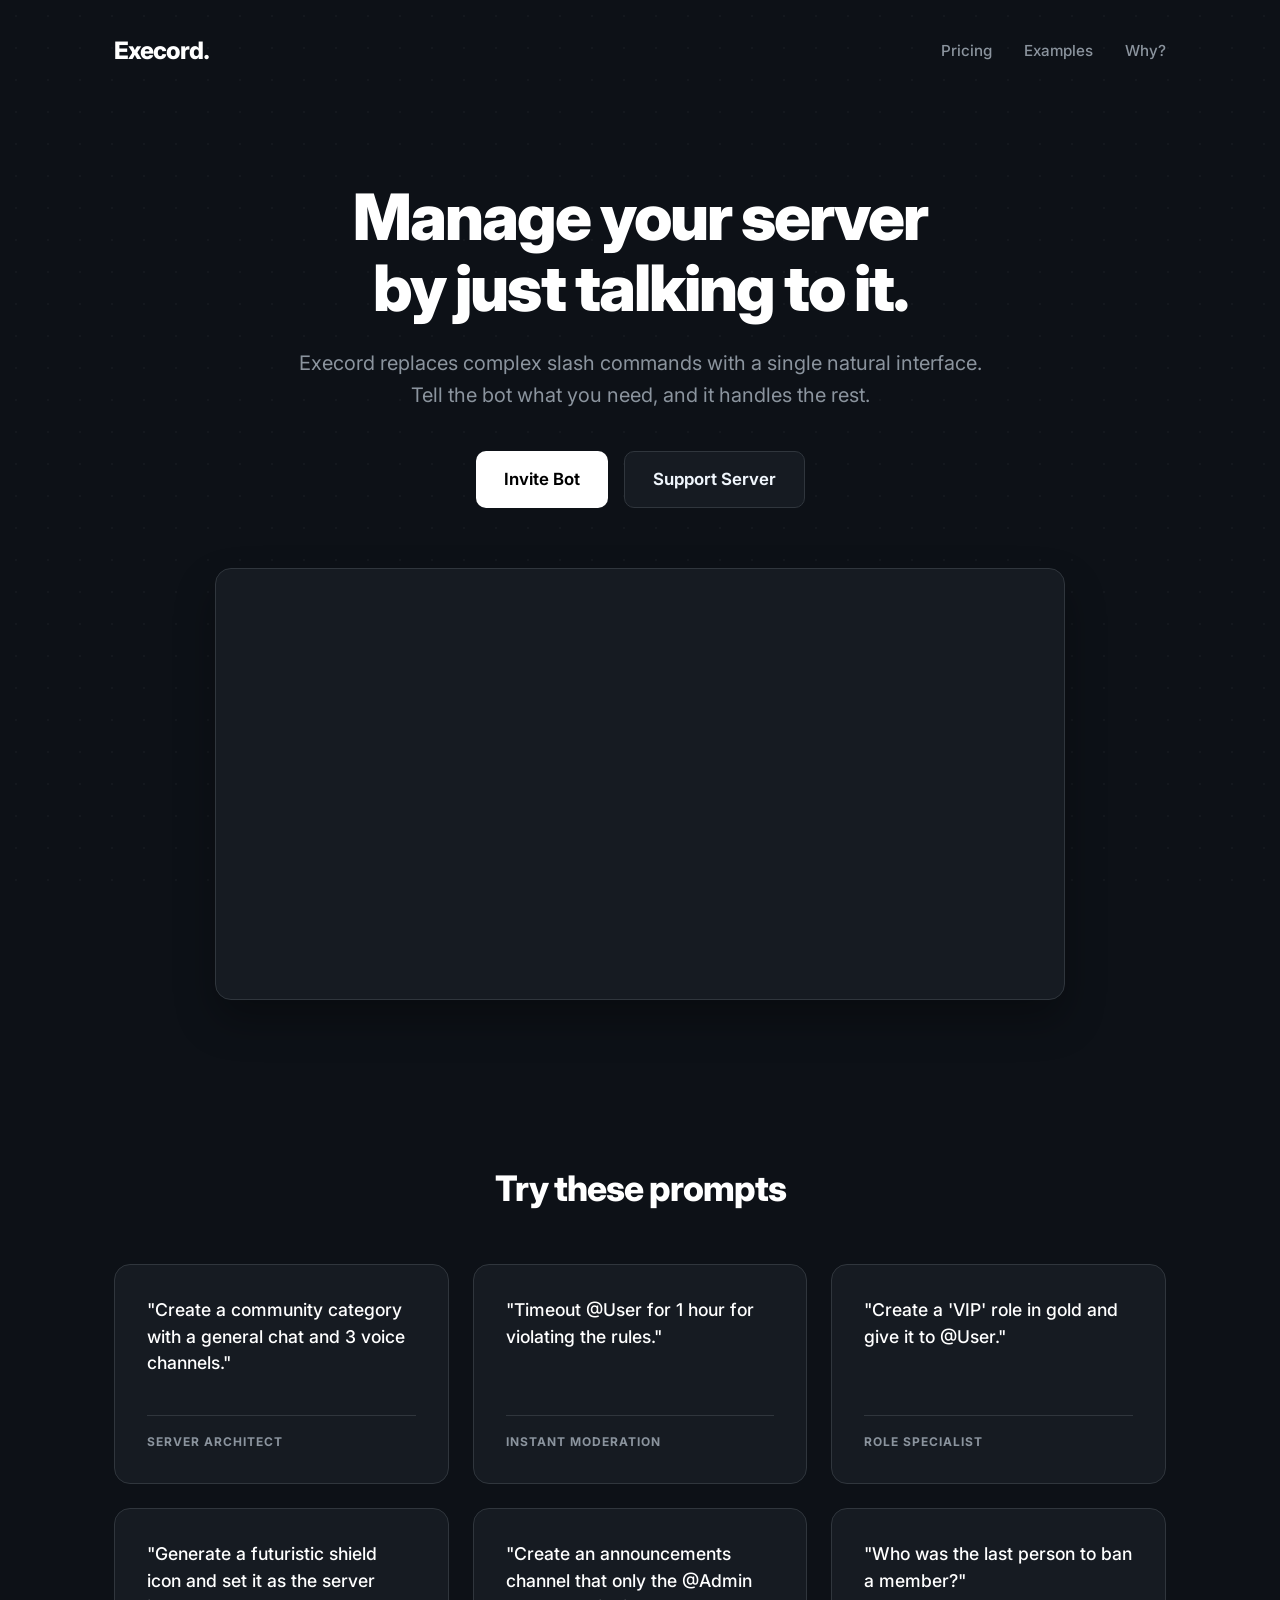
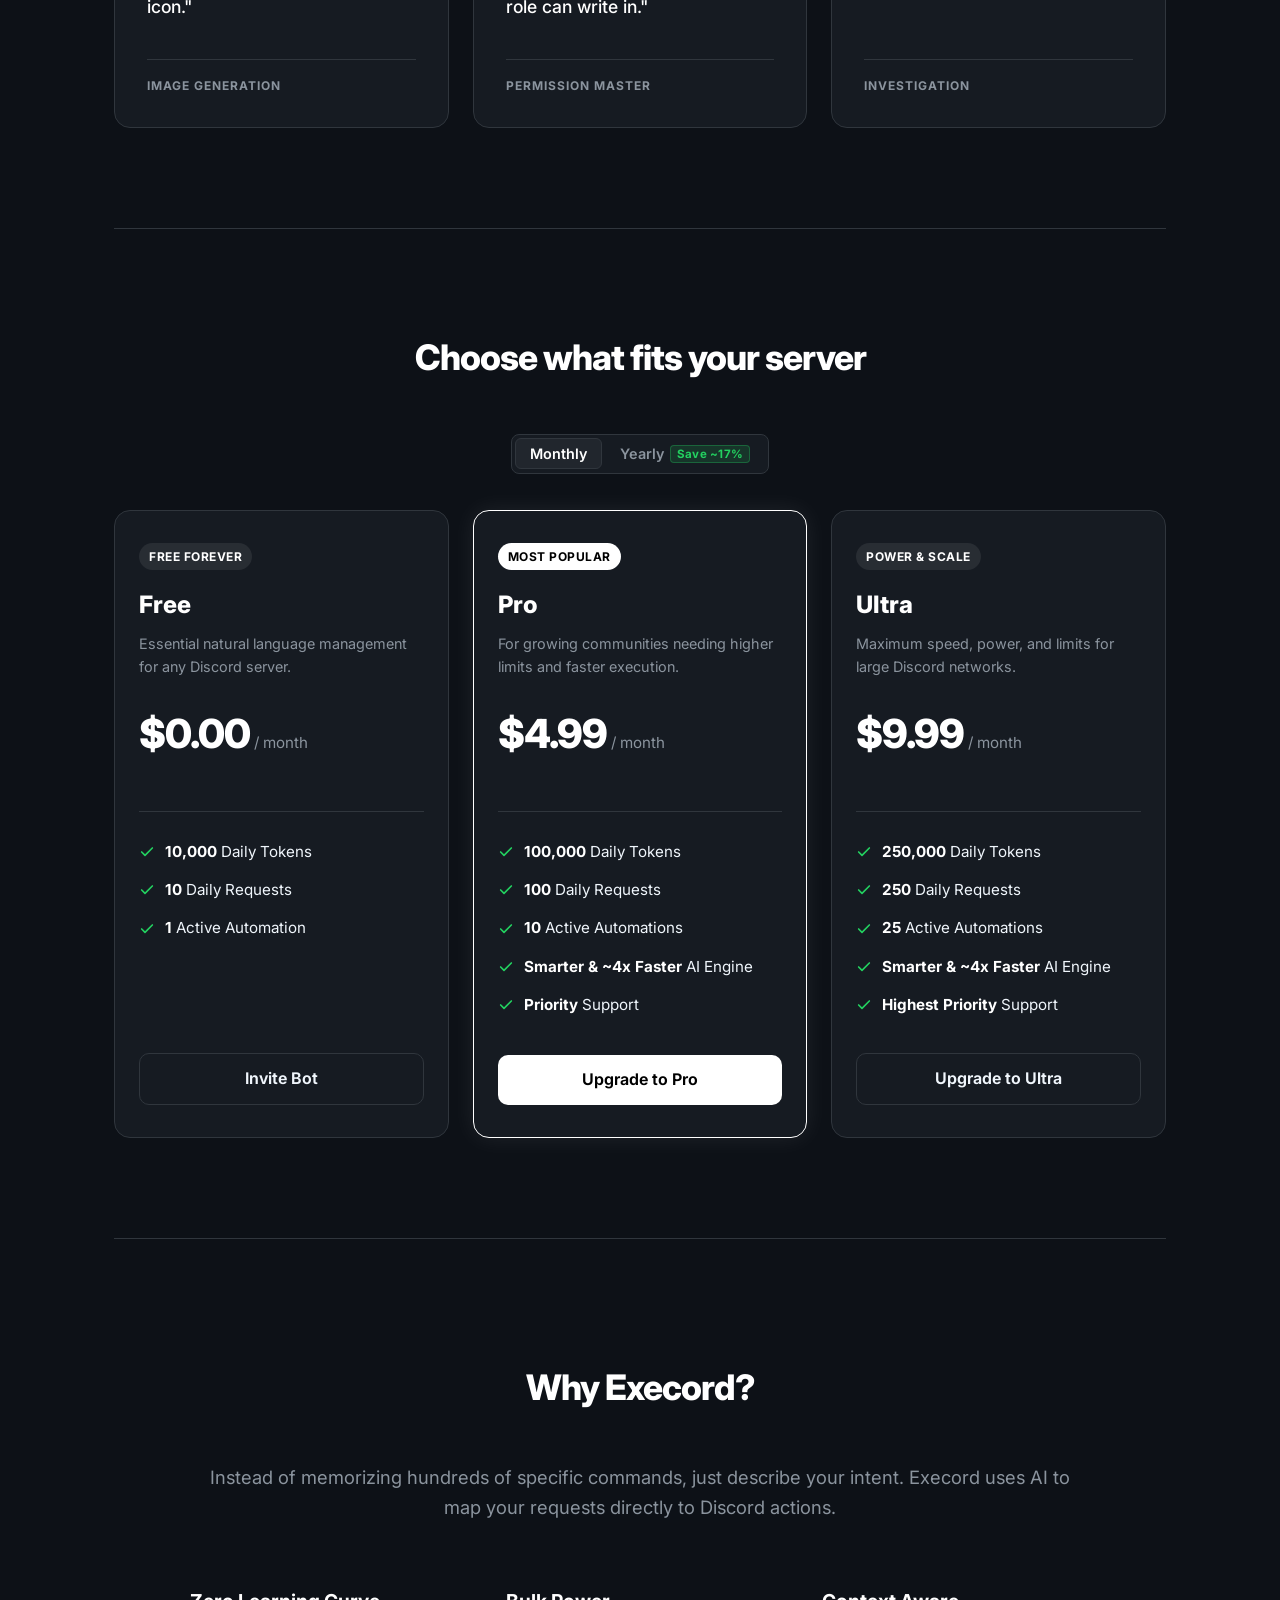
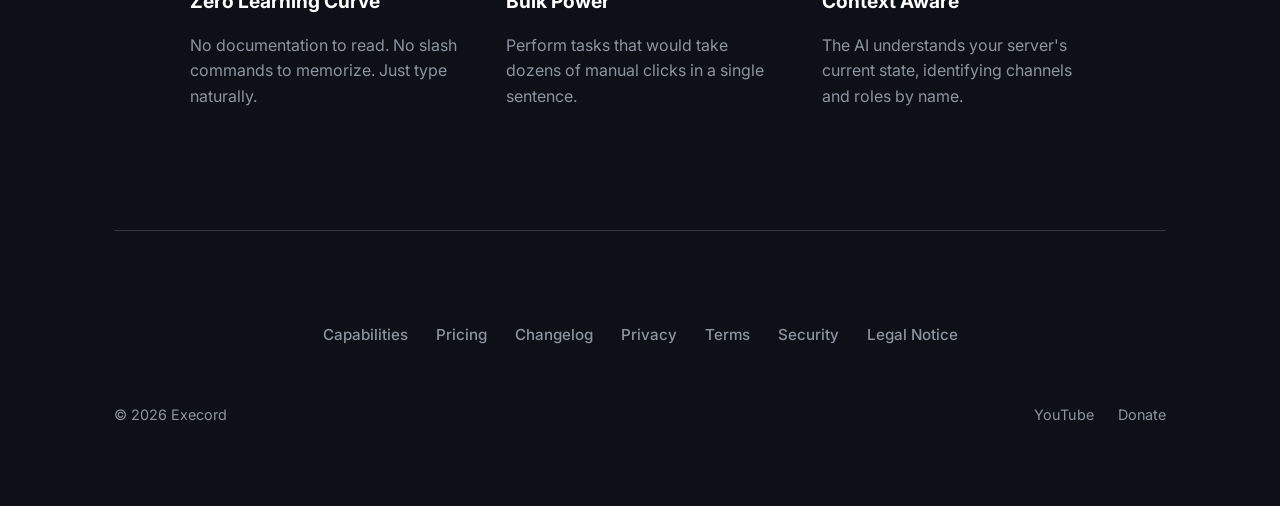
==== index.html @ a312f6e4 "feat(whop): add annual subscription plans, webhook retention logic, and website pricing toggle" ====
<!DOCTYPE html>
<html lang="en">

<head>
    <meta charset="UTF-8">
    <meta name="viewport" content="width=device-width, initial-scale=1.0">
    <title>Execord | Manage your Discord server with natural language</title>
    <meta name="description"
        content="Execord uses natural language to manage your Discord server. Create channels, manage roles, and moderate members by just asking.">
    <meta name="keywords" content="Discord automation, natural language Discord, server management, AI bot, Discord AI agent, automatic server setup">
    <link rel="canonical" href="https://ittology.github.io/Execord/">
    <link rel="describedby" href="llms.txt" type="text/markdown">

    <!-- Open Graph / Facebook / Discord Link Previews -->
    <meta property="og:type" content="website">
    <meta property="og:url" content="https://ittology.github.io/Execord/">
    <meta property="og:title" content="Execord | Manage your Discord server with natural language">
    <meta property="og:description" content="Replace complex slash commands with natural language. Create channels, manage roles, set permissions, and moderate members by just talking to your bot.">
    <meta property="og:image" content="https://cdn.discordapp.com/app-icons/1369325346465517609/af21a42389c4bff77c9f746a78cf100a.png">
    <meta property="og:site_name" content="Execord">

    <!-- Twitter Card metadata -->
    <meta name="twitter:card" content="summary_large_image">
    <meta name="twitter:title" content="Execord | AI Discord Server Automation">
    <meta name="twitter:description" content="Manage your Discord server using natural language prompts. Fast, intelligent, and effortless.">
    <meta name="twitter:image" content="https://cdn.discordapp.com/app-icons/1369325346465517609/af21a42389c4bff77c9f746a78cf100a.png">

    <!-- Structured Data (Schema.org) for Search Engines & LLM Crawlers -->
    <script type="application/ld+json">
    {
      "@context": "https://schema.org",
      "@graph": [
        {
          "@type": "SoftwareApplication",
          "name": "Execord",
          "operatingSystem": "Discord",
          "applicationCategory": "UtilitiesApplication",
          "url": "https://ittology.github.io/Execord/",
          "image": "https://cdn.discordapp.com/app-icons/1369325346465517609/af21a42389c4bff77c9f746a78cf100a.png",
          "description": "An AI-powered Discord agent that allows server admins to manage channels, roles, permissions, and moderation using natural language.",
          "offers": {
            "@type": "Offer",
            "price": "0",
            "priceCurrency": "USD"
          }
        },
        {
          "@type": "FAQPage",
          "mainEntity": [
            {
              "@type": "Question",
              "name": "What is Execord?",
              "acceptedAnswer": {
                "@type": "Answer",
                "text": "Execord is an AI agent for Discord that lets you manage your server using plain natural language instead of memorizing slash commands."
              }
            },
            {
              "@type": "Question",
              "name": "How do I execute commands with Execord?",
              "acceptedAnswer": {
                "@type": "Answer",
                "text": "Use the /execute command followed by your natural language request, for example: /execute create a community category with a general chat and 3 voice channels."
              }
            },
            {
              "@type": "Question",
              "name": "What permissions does Execord need?",
              "acceptedAnswer": {
                "@type": "Answer",
                "text": "Execord requires Administrator permissions on your Discord server to manage channels, roles, permissions, and moderation actions autonomously."
              }
            }
          ]
        }
      ]
    }
    </script>

    <link rel="icon" type="image/png"
        href="https://cdn.discordapp.com/app-icons/1369325346465517609/af21a42389c4bff77c9f746a78cf100a.png">
    <link rel="preconnect" href="https://fonts.googleapis.com">
    <link rel="preconnect" href="https://fonts.gstatic.com" crossorigin>
    <link href="https://fonts.googleapis.com/css2?family=Inter:wght@400;500;600;700;800&display=swap" rel="stylesheet">
    <link rel="stylesheet" href="assets/style.css">
</head>

<body>
    <div class="loader-bar"></div>
    <div class="dot-grid"></div>

    <div class="container">
        <header>
            <nav aria-label="Main Navigation">
                <a href="#" class="brand" aria-label="Execord Home">Execord.</a>
                <div class="nav-links">
                    <a href="#pricing" class="nav-link">Pricing</a>
                    <a href="#examples" class="nav-link">Examples</a>
                    <a href="#why" class="nav-link">Why?</a>
                </div>
            </nav>
        </header>

        <main>
            <!-- Hero -->
            <section class="hero" aria-labelledby="hero-title">
                <h1 id="hero-title">Manage your server<br>by just talking to it.</h1>
                <p class="subtitle">Execord replaces complex slash commands with a single natural interface. Tell the
                    bot what you need, and it handles the rest.</p>

                <div class="action-buttons">
                    <a href="https://top.gg/bot/1369325346465517609/invite" target="_blank" rel="noopener"
                        class="btn btn-primary" aria-label="Invite Execord to your server">
                        Invite Bot
                    </a>
                    <a href="https://discord.gg/BBJTAsd8jy" target="_blank" rel="noopener" class="btn btn-secondary">
                        Support Server
                    </a>
                </div>

                <div class="video-showcase">
                    <video autoplay muted loop playsinline>
                        <source src="demo.mp4" type="video/mp4">
                    </video>
                </div>
            </section>

            <!-- Examples -->
            <section id="examples" class="examples-section" aria-labelledby="examples-title">
                <h2 id="examples-title" class="section-title">Try these prompts</h2>
                <div class="examples-grid">
                    <article class="example-card">
                        <p class="example-prompt">"Create a community category with a general chat and 3 voice
                            channels."</p>
                        <div class="example-tag">Server Architect</div>
                    </article>
                    <article class="example-card">
                        <p class="example-prompt">"Timeout @User for 1 hour for violating the rules."</p>
                        <div class="example-tag">Instant Moderation</div>
                    </article>
                    <article class="example-card">
                        <p class="example-prompt">"Create a 'VIP' role in gold and give it to @User."</p>
                        <div class="example-tag">Role Specialist</div>
                    </article>
                    <article class="example-card">
                        <p class="example-prompt">"Generate a futuristic shield icon and set it as the server icon."</p>
                        <div class="example-tag">Image Generation</div>
                    </article>
                    <article class="example-card">
                        <p class="example-prompt">"Create an announcements channel that only the @Admin role can write
                            in."</p>
                        <div class="example-tag">Permission Master</div>
                    </article>
                    <article class="example-card">
                        <p class="example-prompt">"Who was the last person to ban a member?"</p>
                        <div class="example-tag">Investigation</div>
                    </article>
                </div>
            </section>

            <!-- Pricing -->
            <section id="pricing" class="pricing-section" aria-labelledby="pricing-title">
                <h2 id="pricing-title" class="section-title">Choose what fits your server</h2>
                
                <!-- Billing Toggle -->
                <div class="pricing-toggle-container">
                    <div class="pricing-toggle-wrapper" role="radiogroup" aria-label="Billing frequency">
                        <button type="button" class="pricing-toggle-btn active" id="toggle-monthly" aria-checked="true" role="radio">
                            Monthly
                        </button>
                        <button type="button" class="pricing-toggle-btn" id="toggle-yearly" aria-checked="false" role="radio">
                            Yearly <span class="toggle-save-badge">Save ~17%</span>
                        </button>
                    </div>
                </div>

                <div class="pricing-grid">
                    <!-- Free Tier -->
                    <article class="pricing-card">
                        <div class="pricing-header">
                            <span class="pricing-badge">Free Forever</span>
                            <h3>Free</h3>
                            <p>Essential natural language management for any Discord server.</p>
                            <div class="pricing-price-wrapper">
                                <div class="pricing-price">
                                    <span class="amount">$0.00</span>
                                    <span class="period" data-monthly="/ month" data-yearly="/ year">/ month</span>
                                </div>
                                <div class="pricing-subtext">&nbsp;</div>
                            </div>
                        </div>
                        <ul class="pricing-features">
                            <li><svg viewBox="0 0 24 24" fill="none" stroke="currentColor" stroke-width="2.5" stroke-linecap="round" stroke-linejoin="round"><polyline points="20 6 9 17 4 12"></polyline></svg> <span><strong>10,000</strong> Daily Tokens</span></li>
                            <li><svg viewBox="0 0 24 24" fill="none" stroke="currentColor" stroke-width="2.5" stroke-linecap="round" stroke-linejoin="round"><polyline points="20 6 9 17 4 12"></polyline></svg> <span><strong>10</strong> Daily Requests</span></li>
                            <li><svg viewBox="0 0 24 24" fill="none" stroke="currentColor" stroke-width="2.5" stroke-linecap="round" stroke-linejoin="round"><polyline points="20 6 9 17 4 12"></polyline></svg> <span><strong>1</strong> Active Automation</span></li>
                        </ul>
                        <a href="https://top.gg/bot/1369325346465517609/invite" target="_blank" rel="noopener" class="btn btn-secondary">Invite Bot</a>
                    </article>

                    <!-- Pro Tier (Featured) -->
                    <article class="pricing-card featured">
                        <div class="pricing-header">
                            <span class="pricing-badge">Most Popular</span>
                            <h3>Pro</h3>
                            <p>For growing communities needing higher limits and faster execution.</p>
                            <div class="pricing-price-wrapper">
                                <div class="pricing-price">
                                    <span class="amount" data-monthly="$4.99" data-yearly="$4.16">$4.99</span>
                                    <span class="period">/ month</span>
                                </div>
                                <div class="pricing-subtext" data-monthly="" data-yearly="billed $49.95 / year">&nbsp;</div>
                            </div>
                        </div>
                        <ul class="pricing-features">
                            <li><svg viewBox="0 0 24 24" fill="none" stroke="currentColor" stroke-width="2.5" stroke-linecap="round" stroke-linejoin="round"><polyline points="20 6 9 17 4 12"></polyline></svg> <span><strong>100,000</strong> Daily Tokens</span></li>
                            <li><svg viewBox="0 0 24 24" fill="none" stroke="currentColor" stroke-width="2.5" stroke-linecap="round" stroke-linejoin="round"><polyline points="20 6 9 17 4 12"></polyline></svg> <span><strong>100</strong> Daily Requests</span></li>
                            <li><svg viewBox="0 0 24 24" fill="none" stroke="currentColor" stroke-width="2.5" stroke-linecap="round" stroke-linejoin="round"><polyline points="20 6 9 17 4 12"></polyline></svg> <span><strong>10</strong> Active Automations</span></li>
                            <li><svg viewBox="0 0 24 24" fill="none" stroke="currentColor" stroke-width="2.5" stroke-linecap="round" stroke-linejoin="round"><polyline points="20 6 9 17 4 12"></polyline></svg> <span><strong>Smarter &amp; ~4x Faster</strong> AI Engine</span></li>
                            <li><svg viewBox="0 0 24 24" fill="none" stroke="currentColor" stroke-width="2.5" stroke-linecap="round" stroke-linejoin="round"><polyline points="20 6 9 17 4 12"></polyline></svg> <span><strong>Priority</strong> Support</span></li>
                        </ul>
                        <a id="btn-pro-checkout" href="https://whop.com/checkout/plan_0x0g2aD8ZYln7" target="_blank" rel="noopener" class="btn btn-primary" data-monthly-href="https://whop.com/checkout/plan_0x0g2aD8ZYln7" data-yearly-href="https://whop.com/checkout/plan_CXetM8QmaZhmC">Upgrade to Pro</a>
                    </article>

                    <!-- Ultra Tier -->
                    <article class="pricing-card">
                        <div class="pricing-header">
                            <span class="pricing-badge">Power &amp; Scale</span>
                            <h3>Ultra</h3>
                            <p>Maximum speed, power, and limits for large Discord networks.</p>
                            <div class="pricing-price-wrapper">
                                <div class="pricing-price">
                                    <span class="amount" data-monthly="$9.99" data-yearly="$8.33">$9.99</span>
                                    <span class="period">/ month</span>
                                </div>
                                <div class="pricing-subtext" data-monthly="" data-yearly="billed $99.95 / year">&nbsp;</div>
                            </div>
                        </div>
                        <ul class="pricing-features">
                            <li><svg viewBox="0 0 24 24" fill="none" stroke="currentColor" stroke-width="2.5" stroke-linecap="round" stroke-linejoin="round"><polyline points="20 6 9 17 4 12"></polyline></svg> <span><strong>250,000</strong> Daily Tokens</span></li>
                            <li><svg viewBox="0 0 24 24" fill="none" stroke="currentColor" stroke-width="2.5" stroke-linecap="round" stroke-linejoin="round"><polyline points="20 6 9 17 4 12"></polyline></svg> <span><strong>250</strong> Daily Requests</span></li>
                            <li><svg viewBox="0 0 24 24" fill="none" stroke="currentColor" stroke-width="2.5" stroke-linecap="round" stroke-linejoin="round"><polyline points="20 6 9 17 4 12"></polyline></svg> <span><strong>25</strong> Active Automations</span></li>
                            <li><svg viewBox="0 0 24 24" fill="none" stroke="currentColor" stroke-width="2.5" stroke-linecap="round" stroke-linejoin="round"><polyline points="20 6 9 17 4 12"></polyline></svg> <span><strong>Smarter &amp; ~4x Faster</strong> AI Engine</span></li>
                            <li><svg viewBox="0 0 24 24" fill="none" stroke="currentColor" stroke-width="2.5" stroke-linecap="round" stroke-linejoin="round"><polyline points="20 6 9 17 4 12"></polyline></svg> <span><strong>Highest Priority</strong> Support</span></li>
                        </ul>
                        <a id="btn-ultra-checkout" href="https://whop.com/checkout/plan_fzmWCvSEBQgG6" target="_blank" rel="noopener" class="btn btn-secondary" data-monthly-href="https://whop.com/checkout/plan_fzmWCvSEBQgG6" data-yearly-href="https://whop.com/checkout/plan_6p2Zw9GHG7nyS">Upgrade to Ultra</a>
                    </article>
                </div>
            </section>

            <!-- Why -->
            <section id="why" class="why-section" aria-labelledby="why-title">
                <div class="why-content">
                    <h2 id="why-title" class="section-title">Why Execord?</h2>
                    <p>Instead of memorizing hundreds of specific commands, just describe your intent. Execord uses AI
                        to map your requests directly to Discord actions.</p>
                    <div class="why-grid">
                        <div class="why-item">
                            <h4>Zero Learning Curve</h4>
                            <p>No documentation to read. No slash commands to memorize. Just type naturally.</p>
                        </div>
                        <div class="why-item">
                            <h4>Bulk Power</h4>
                            <p>Perform tasks that would take dozens of manual clicks in a single sentence.</p>
                        </div>
                        <div class="why-item">
                            <h4>Context Aware</h4>
                            <p>The AI understands your server's current state, identifying channels and roles by name.
                            </p>
                        </div>
                    </div>
                </div>
            </section>
        </main>

        <footer>
            <nav class="footer-nav" aria-label="Footer Navigation">
                <a href="FEATURES.html">Capabilities</a>
                <a href="#pricing">Pricing</a>
                <a href="CHANGELOG.html">Changelog</a>
                <a href="PRIVACY.html">Privacy</a>
                <a href="TERMS.html">Terms</a>
                <a href="SECURITY.html">Security</a>
                <a href="LEGAL.html">Legal Notice</a>
            </nav>
            <div class="footer-content">
                <p>&copy; 2026 Execord</p>
                <div class="footer-links">
                    <a href="https://youtube.com/@ittology" target="_blank" rel="noopener">YouTube</a>
                    <a href="https://ko-fi.com/ittology" target="_blank" rel="noopener">Donate</a>
                </div>
            </div>
        </footer>
    </div>
    <script>
        document.querySelectorAll('.example-card').forEach(card => {
            card.style.cursor = 'pointer';
            card.title = 'Click to copy command';
            
            card.addEventListener('click', async () => {
                const promptElement = card.querySelector('.example-prompt');
                const tagElement = card.querySelector('.example-tag');
                
                let text = promptElement.textContent.trim().replace(/\s+/g, ' ');
                if (text.startsWith('"') && text.endsWith('"')) {
                    text = text.substring(1, text.length - 1);
                }
                
                const command = `/execute prompt:${text}`;
                
                try {
                    await navigator.clipboard.writeText(command);
                    
                    const originalTagText = tagElement.dataset.originalText || tagElement.textContent;
                    tagElement.dataset.originalText = originalTagText;
                    
                    tagElement.textContent = 'Copied to clipboard!';
                    tagElement.style.color = '#23d160';
                    
                    setTimeout(() => {
                        tagElement.textContent = originalTagText;
                        tagElement.style.color = '';
                    }, 2000);
                } catch (err) {
                    console.error('Failed to copy text:', err);
                }
            });
        });

        // Billing Toggle Logic (Monthly vs. Yearly)
        const toggleMonthly = document.getElementById('toggle-monthly');
        const toggleYearly = document.getElementById('toggle-yearly');

        if (toggleMonthly && toggleYearly) {
            const updateBillingPeriod = (isYearly) => {
                toggleMonthly.classList.toggle('active', !isYearly);
                toggleMonthly.setAttribute('aria-checked', (!isYearly).toString());
                toggleYearly.classList.toggle('active', isYearly);
                toggleYearly.setAttribute('aria-checked', isYearly.toString());

                // Update amounts
                document.querySelectorAll('.pricing-price .amount').forEach(el => {
                    if (el.dataset.monthly && el.dataset.yearly) {
                        el.textContent = isYearly ? el.dataset.yearly : el.dataset.monthly;
                    }
                });

                // Update periods
                document.querySelectorAll('.pricing-price .period').forEach(el => {
                    if (el.dataset.monthly && el.dataset.yearly) {
                        el.textContent = isYearly ? el.dataset.yearly : el.dataset.monthly;
                    }
                });

                // Update subtexts
                document.querySelectorAll('.pricing-subtext').forEach(el => {
                    if (el.dataset.yearly !== undefined) {
                        el.textContent = isYearly ? el.dataset.yearly : (el.dataset.monthly || '\u00A0');
                    }
                });

                // Update checkout buttons
                const btnPro = document.getElementById('btn-pro-checkout');
                if (btnPro && btnPro.dataset.monthlyHref && btnPro.dataset.yearlyHref) {
                    btnPro.href = isYearly ? btnPro.dataset.yearlyHref : btnPro.dataset.monthlyHref;
                }

                const btnUltra = document.getElementById('btn-ultra-checkout');
                if (btnUltra && btnUltra.dataset.monthlyHref && btnUltra.dataset.yearlyHref) {
                    btnUltra.href = isYearly ? btnUltra.dataset.yearlyHref : btnUltra.dataset.monthlyHref;
                }
            };

            toggleMonthly.addEventListener('click', () => updateBillingPeriod(false));
            toggleYearly.addEventListener('click', () => updateBillingPeriod(true));
        }
    </script>
</body>
</html>
---- assets/style.css ----
:root {
    --bg-color: #0d1117;
    --surface-color: #161b22;
    --text-primary: #f0f6fc;
    --text-secondary: #8b949e;
    --accent-color: #ffffff;
    --border-color: #30363d;
}

* {
    box-sizing: border-box;
    margin: 0;
    padding: 0;
}

html {
    scroll-behavior: smooth;
}

body {
    font-family: 'Inter', -apple-system, BlinkMacSystemFont, "Segoe UI", Helvetica, Arial, sans-serif;
    background-color: var(--bg-color);
    color: var(--text-primary);
    line-height: 1.6;
    min-height: 100vh;
    display: flex;
    flex-direction: column;
    overflow-x: hidden;
}

/* Loader Bar */
.loader-bar {
    position: fixed;
    top: 0;
    left: 0;
    height: 2px;
    background: #fff;
    z-index: 9999;
    width: 0;
    animation: load 1.2s cubic-bezier(0.4, 0, 0.2, 1) forwards;
    pointer-events: none;
}

@keyframes load {
    0% { width: 0; opacity: 1; }
    80% { width: 100%; opacity: 1; }
    100% { width: 100%; opacity: 0; }
}

/* Background Effects */
.dot-grid {
    position: fixed;
    top: 0;
    left: 0;
    width: 100%;
    height: 100%;
    background-image: radial-gradient(rgba(255, 255, 255, 0.03) 1px, transparent 1px);
    background-size: 32px 32px;
    z-index: -1;
    pointer-events: none;
}

.container {
    max-width: 1100px;
    margin: 0 auto;
    padding: 0 24px;
    position: relative;
}

/* Nav */
nav {
    padding: 32px 0;
    display: flex;
    justify-content: space-between;
    align-items: center;
}

.brand {
    font-size: 1.5rem;
    font-weight: 800;
    color: #fff;
    text-decoration: none;
    letter-spacing: -1px;
}

.nav-links {
    display: flex;
    gap: 32px;
    align-items: center;
}

.nav-link {
    color: var(--text-secondary);
    text-decoration: none;
    font-size: 0.95rem;
    font-weight: 500;
    transition: color 0.2s ease;
}

.nav-link:hover {
    color: #fff;
}

/* Status Badge */
.status-badge {
    display: inline-flex;
    align-items: center;
    gap: 8px;
    padding: 6px 14px;
    background: rgba(255, 255, 255, 0.03);
    border: 1px solid var(--border-color);
    border-radius: 100px;
    font-size: 0.8rem;
    font-weight: 600;
    color: var(--text-secondary);
    margin: 0 auto 24px;
}

.status-dot {
    width: 6px;
    height: 6px;
    background: #23d160;
    border-radius: 50%;
    box-shadow: 0 0 8px rgba(35, 209, 96, 0.5);
}

/* Hero */
.hero {
    padding: 80px 0 60px;
    text-align: center;
}

h1 {
    font-size: clamp(2.5rem, 6vw, 4rem);
    font-weight: 850;
    color: #ffffff;
    line-height: 1.1;
    margin-bottom: 24px;
    letter-spacing: -2px;
}

.subtitle {
    font-size: 1.25rem;
    color: var(--text-secondary);
    max-width: 700px;
    margin: 0 auto 40px;
}

.action-buttons {
    display: flex;
    gap: 16px;
    justify-content: center;
    flex-wrap: wrap;
    margin-bottom: 60px;
}

.btn {
    display: inline-flex;
    align-items: center;
    padding: 14px 28px;
    border-radius: 10px;
    font-weight: 650;
    text-decoration: none;
    transition: all 0.2s ease;
    font-size: 1.05rem;
}

.btn-primary {
    background: #fff;
    color: #000;
}

.btn-primary:hover {
    background: #e1e4e8;
    transform: translateY(-2px);
}

.btn-secondary {
    background-color: var(--surface-color);
    color: var(--text-primary);
    border: 1px solid var(--border-color);
}

.btn-secondary:hover {
    background-color: #1f242c;
    border-color: var(--text-secondary);
}

/* Video Showcase */
.video-showcase {
    max-width: 850px;
    margin: 0 auto;
    background: var(--surface-color);
    border: 1px solid var(--border-color);
    border-radius: 16px;
    padding: 6px;
    box-shadow: 0 20px 40px rgba(0,0,0,0.3);
}

.video-showcase video {
    width: 100%;
    border-radius: 10px;
    display: block;
}

/* Section Common */
.section-title {
    font-size: 2.2rem;
    font-weight: 800;
    color: #fff;
    text-align: center;
    margin-bottom: 48px;
    letter-spacing: -1px;
}

/* Examples Section */
.examples-section {
    padding: 100px 0;
}

.examples-grid {
    display: grid;
    grid-template-columns: repeat(auto-fit, minmax(320px, 1fr));
    gap: 24px;
}

.example-card {
    background: var(--surface-color);
    border: 1px solid var(--border-color);
    padding: 32px;
    border-radius: 16px;
    display: flex;
    flex-direction: column;
    justify-content: space-between;
    min-height: 220px;
    transition: all 0.2s ease;
}

.example-card:hover {
    border-color: var(--text-secondary);
    transform: translateY(-4px);
}

.example-prompt {
    font-size: 1.1rem;
    font-weight: 500;
    color: #fff;
    line-height: 1.5;
    margin-bottom: 24px;
}

.example-tag {
    font-size: 0.75rem;
    color: var(--text-secondary);
    text-transform: uppercase;
    font-weight: 700;
    letter-spacing: 1px;
    padding-top: 16px;
    border-top: 1px solid var(--border-color);
}

/* Why Section */
.why-section {
    padding: 120px 0;
    border-top: 1px solid var(--border-color);
}

.why-content {
    max-width: 900px;
    margin: 0 auto;
}

.why-content > p {
    font-size: 1.15rem;
    color: var(--text-secondary);
    margin-bottom: 64px;
    text-align: center;
}

.why-grid {
    display: grid;
    grid-template-columns: repeat(auto-fit, minmax(260px, 1fr));
    gap: 48px;
}

.why-item h4 {
    color: #fff;
    font-size: 1.2rem;
    margin-bottom: 16px;
    font-weight: 700;
}

.why-item p {
    font-size: 1rem;
    color: var(--text-secondary);
    line-height: 1.6;
}

/* Pricing Section */
.pricing-section {
    padding: 100px 0;
    border-top: 1px solid var(--border-color);
}

.pricing-grid {
    display: grid;
    grid-template-columns: repeat(3, 1fr);
    gap: 24px;
    align-items: stretch;
}

.pricing-card {
    background: var(--surface-color);
    border: 1px solid var(--border-color);
    border-radius: 16px;
    padding: 32px 24px;
    display: flex;
    flex-direction: column;
    justify-content: space-between;
    transition: all 0.2s ease;
    position: relative;
}

.pricing-card:hover {
    border-color: var(--text-secondary);
    transform: translateY(-4px);
}

.pricing-card.featured {
    border-color: #ffffff;
    box-shadow: 0 0 24px rgba(255, 255, 255, 0.08);
}

.pricing-badge {
    display: inline-block;
    align-self: flex-start;
    padding: 4px 10px;
    background: rgba(255, 255, 255, 0.08);
    border-radius: 100px;
    font-size: 0.75rem;
    font-weight: 700;
    color: #fff;
    margin-bottom: 16px;
    text-transform: uppercase;
    letter-spacing: 0.5px;
}

.pricing-card.featured .pricing-badge {
    background: #fff;
    color: #000;
}

.pricing-header h3 {
    font-size: 1.5rem;
    font-weight: 800;
    color: #fff;
    margin-bottom: 8px;
}

.pricing-header p {
    color: var(--text-secondary);
    font-size: 0.9rem;
    margin-bottom: 24px;
}

.pricing-price-wrapper {
    margin-bottom: 28px;
    padding-bottom: 20px;
    border-bottom: 1px solid var(--border-color);
}

.pricing-price {
    display: flex;
    align-items: baseline;
    gap: 4px;
}

.pricing-price .amount {
    font-size: 2.5rem;
    font-weight: 850;
    color: #fff;
    letter-spacing: -1px;
}

.pricing-price .period {
    color: var(--text-secondary);
    font-size: 0.95rem;
}

.pricing-features {
    list-style: none;
    display: flex;
    flex-direction: column;
    gap: 14px;
    margin-bottom: 36px;
    flex-grow: 1;
}

.pricing-features li {
    display: flex;
    align-items: center;
    gap: 10px;
    color: var(--text-primary);
    font-size: 0.95rem;
}

.pricing-features li svg {
    flex-shrink: 0;
    width: 16px;
    height: 16px;
    color: #23d160;
}

.pricing-features li strong {
    color: #fff;
}

.pricing-subtext {
    font-size: 0.8rem;
    color: var(--text-secondary);
    font-weight: 500;
    min-height: 18px;
    margin-top: 4px;
}

/* Pricing Toggle Switch (Clean GitHub Dark Style) */
.pricing-toggle-container {
    display: flex;
    justify-content: center;
    margin-top: 24px;
    margin-bottom: 36px;
}

.pricing-toggle-wrapper {
    display: inline-flex;
    align-items: center;
    background: var(--surface-color);
    border: 1px solid var(--border-color);
    border-radius: 8px;
    padding: 3px;
    gap: 3px;
}

.pricing-toggle-btn {
    background: transparent;
    border: 1px solid transparent;
    color: var(--text-secondary);
    font-family: inherit;
    font-size: 0.9rem;
    font-weight: 600;
    padding: 6px 14px;
    border-radius: 6px;
    cursor: pointer;
    transition: all 0.15s ease;
    display: inline-flex;
    align-items: center;
    gap: 6px;
}

.pricing-toggle-btn:hover {
    color: #fff;
}

.pricing-toggle-btn.active {
    background: #21262d;
    color: #ffffff;
    border: 1px solid var(--border-color);
}

.toggle-save-badge {
    background: rgba(35, 209, 96, 0.15);
    color: #23d160;
    border: 1px solid rgba(35, 209, 96, 0.3);
    font-size: 0.72rem;
    font-weight: 700;
    padding: 1px 6px;
    border-radius: 4px;
    letter-spacing: 0.02em;
}

.pricing-card .btn {
    width: 100%;
    justify-content: center;
    font-size: 1rem;
    padding: 12px 20px;
}

/* Custom Scrollbar */
::-webkit-scrollbar {
    width: 10px;
}

::-webkit-scrollbar-track {
    background: var(--bg-color);
}

::-webkit-scrollbar-thumb {
    background: #30363d;
    border: 2px solid var(--bg-color);
    border-radius: 10px;
}

/* Footer */
footer {
    padding: 60px 0 80px;
    border-top: 1px solid var(--border-color);
}

.footer-nav {
    display: flex;
    justify-content: center;
    gap: 28px;
    flex-wrap: wrap;
    margin-bottom: 24px;
}

.footer-nav a {
    color: var(--text-secondary);
    text-decoration: none;
    font-weight: 500;
    font-size: 0.95rem;
    transition: color 0.2s ease;
}

.footer-nav a:hover {
    color: #fff;
}

.footer-content {
    display: flex;
    justify-content: space-between;
    align-items: center;
    color: var(--text-secondary);
    font-size: 0.9rem;
}

.footer-links {
    display: flex;
    gap: 24px;
}

.footer-links a {
    color: var(--text-secondary);
    text-decoration: none;
    transition: color 0.2s ease;
}

.footer-links a:hover {
    color: #fff;
}

@media (max-width: 900px) {
    .pricing-grid { 
        grid-template-columns: 1fr; 
        max-width: 460px;
        margin: 0 auto;
    }
}

@media (max-width: 768px) {
    .nav-links { display: none; }
    nav { padding: 24px 0; }
    .hero { padding: 48px 0 36px; }
    h1 { font-size: clamp(2rem, 8vw, 2.6rem); letter-spacing: -1.5px; }
    .subtitle { font-size: 1.1rem; margin-bottom: 32px; }
    .action-buttons { flex-direction: column; gap: 12px; margin-bottom: 40px; }
    .btn { width: 100%; justify-content: center; padding: 14px 20px; font-size: 1rem; }
    
    .section-title { font-size: 1.85rem; margin-bottom: 32px; }
    
    .examples-section { padding: 60px 0; }
    .examples-grid { grid-template-columns: 1fr; gap: 16px; }
    .example-card { padding: 24px 20px; min-height: auto; }
    
    .pricing-section { padding: 60px 0; }
    .pricing-card { padding: 28px 20px; }
    .pricing-header h3 { font-size: 1.35rem; }
    .pricing-price { margin-bottom: 20px; padding-bottom: 18px; }
    .pricing-price .amount { font-size: 2.2rem; }
    .pricing-features { gap: 12px; margin-bottom: 28px; }
    
    .why-section { padding: 60px 0; }
    .why-content > p { margin-bottom: 36px; font-size: 1.05rem; }
    .why-grid { gap: 28px; }
    
    footer { padding: 40px 0 50px; }
    .footer-nav { gap: 14px 20px; margin-bottom: 24px; font-size: 0.85rem; }
    .footer-content { flex-direction: column; gap: 16px; text-align: center; }
}

@media (max-width: 480px) {
    .container { padding: 0 16px; }
    h1 { font-size: 2.1rem; }
    .pricing-card { padding: 24px 16px; }
    .pricing-features li { font-size: 0.9rem; gap: 8px; }
    .example-card { padding: 20px 16px; }
    .example-prompt { font-size: 1rem; margin-bottom: 16px; }
    .footer-nav { gap: 10px 14px; }
}
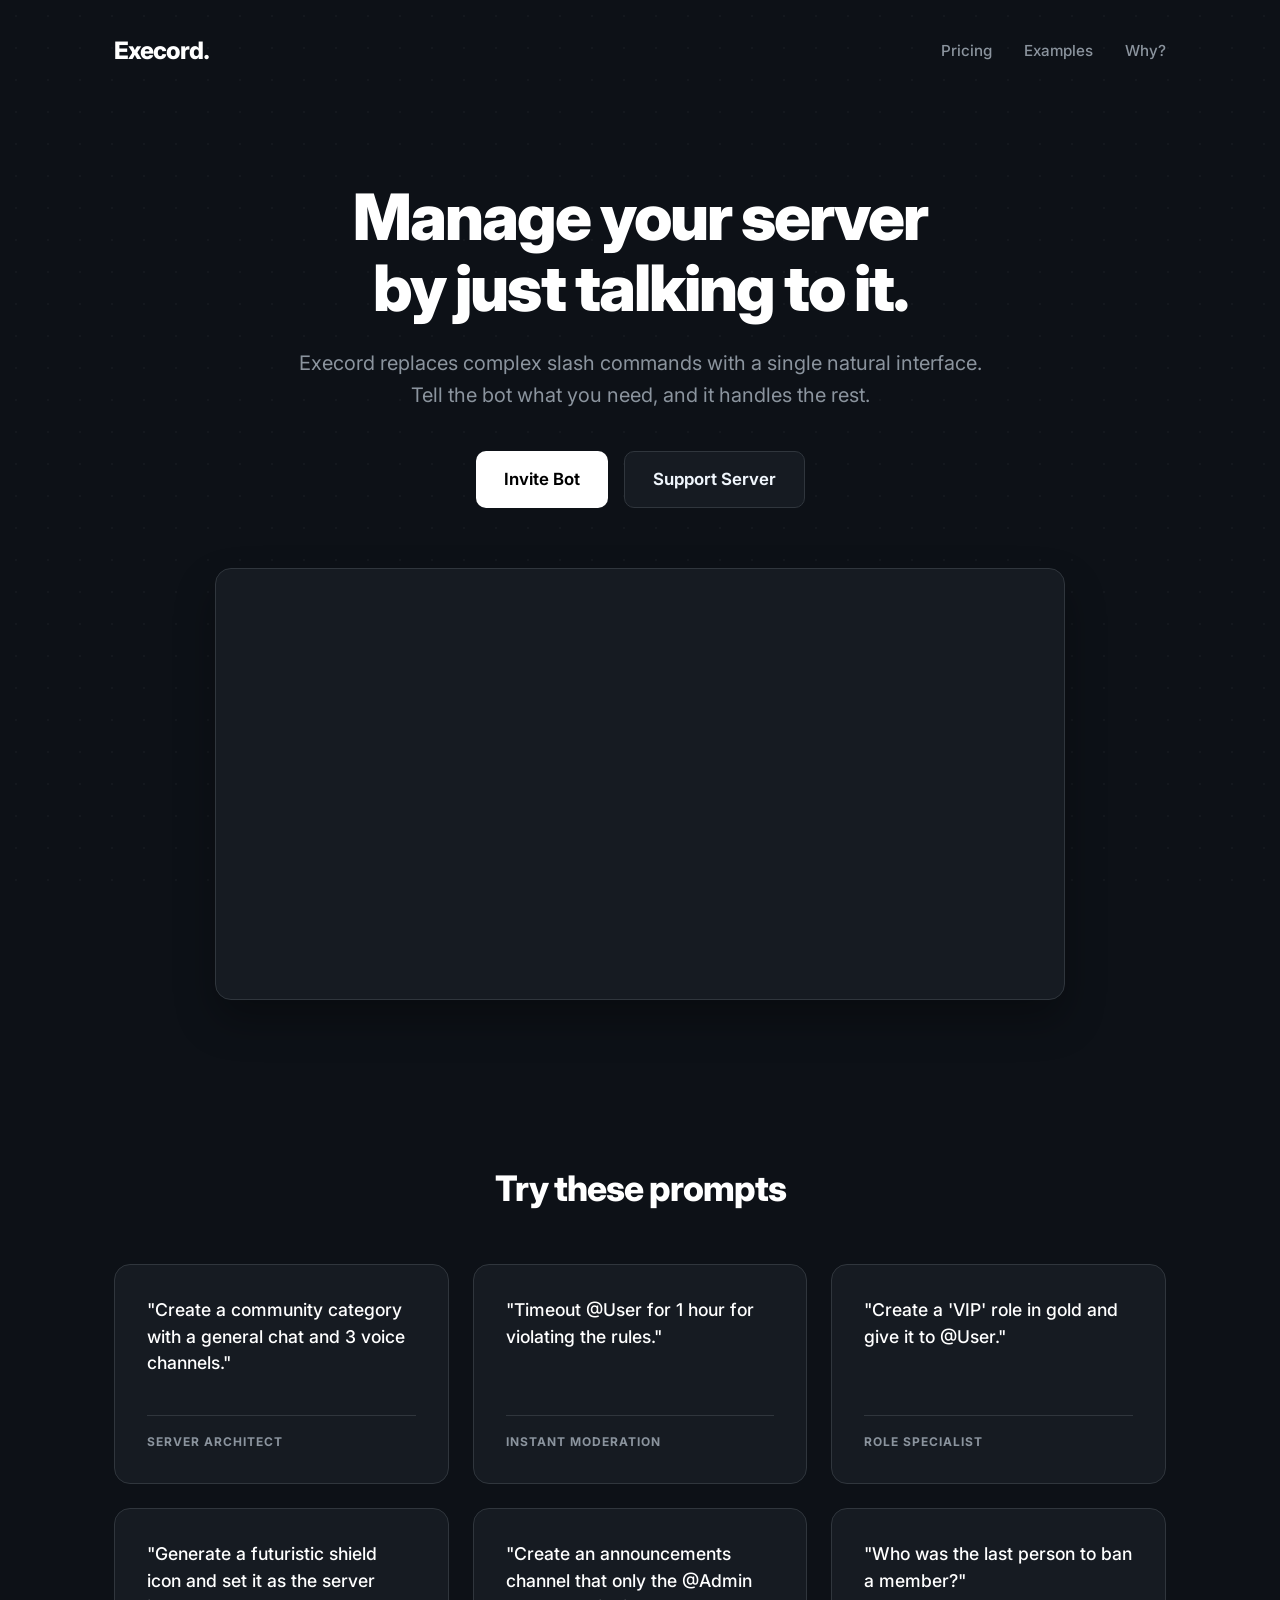
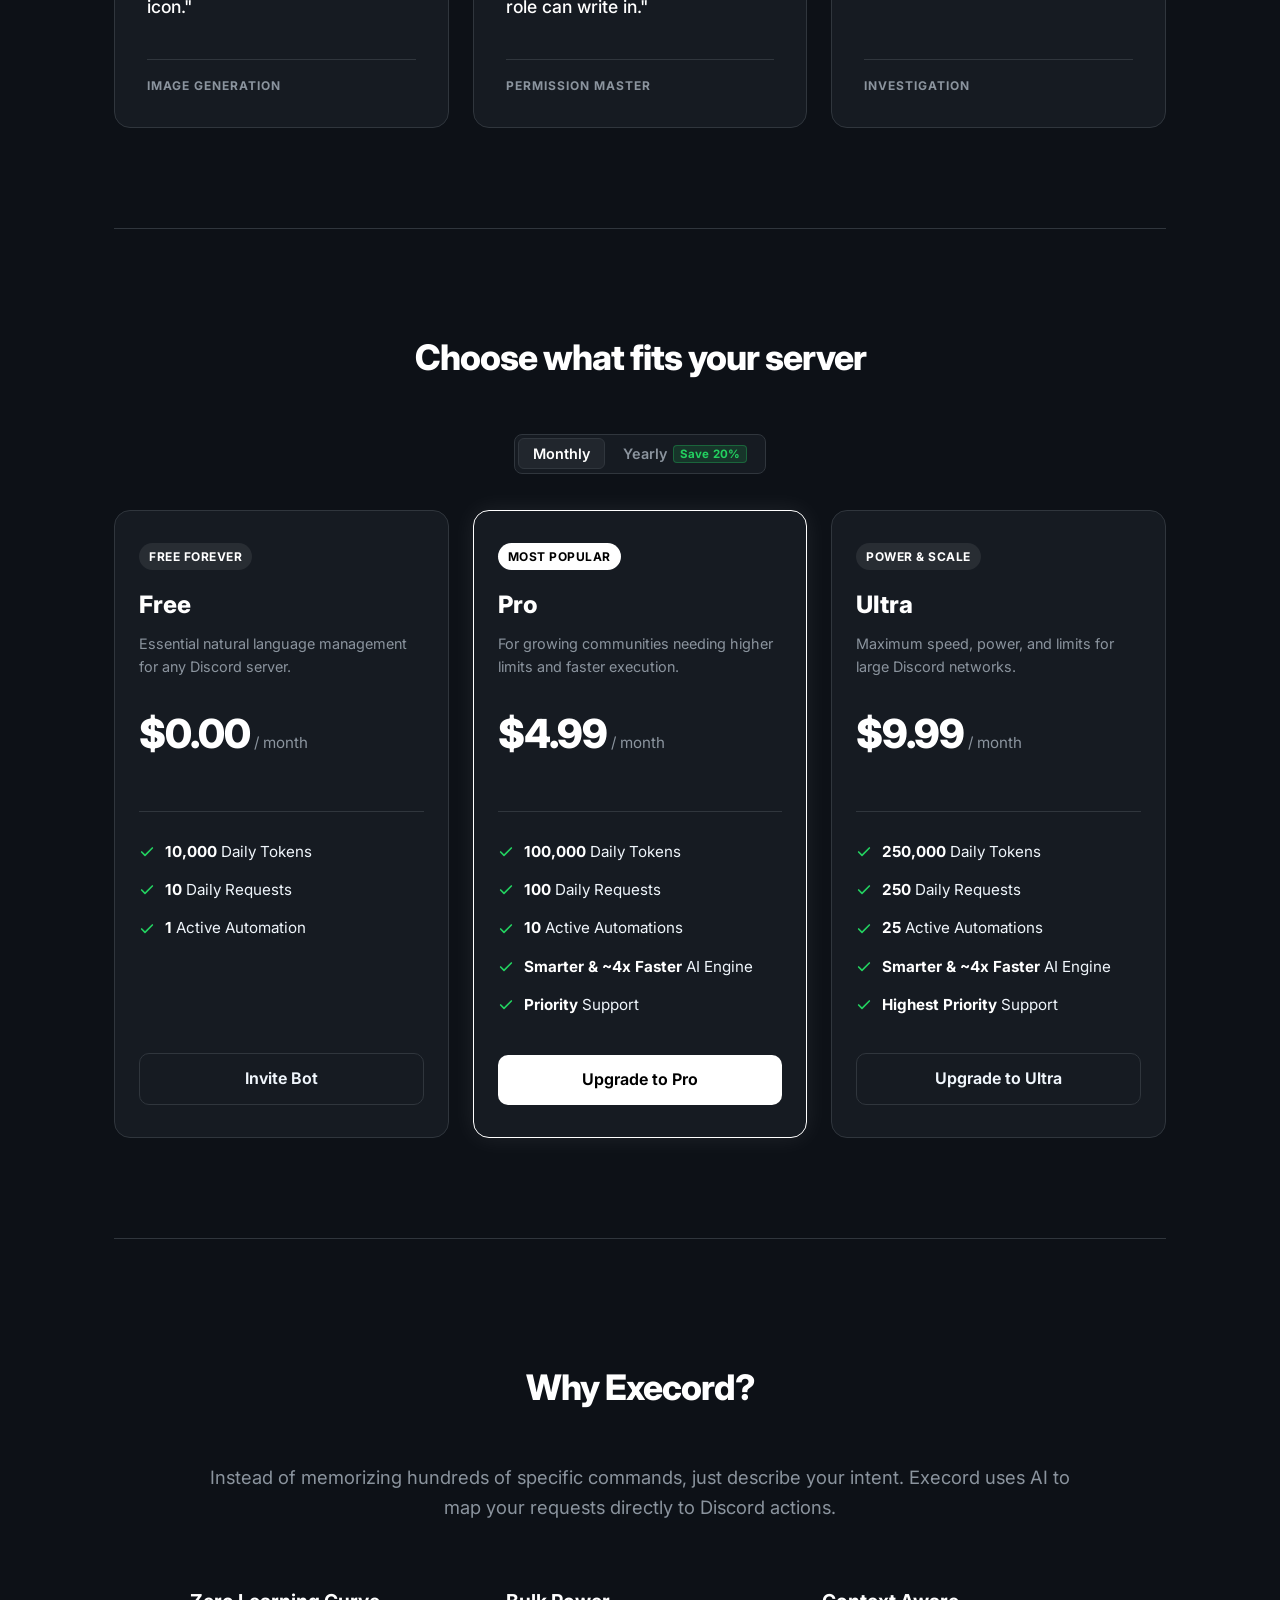
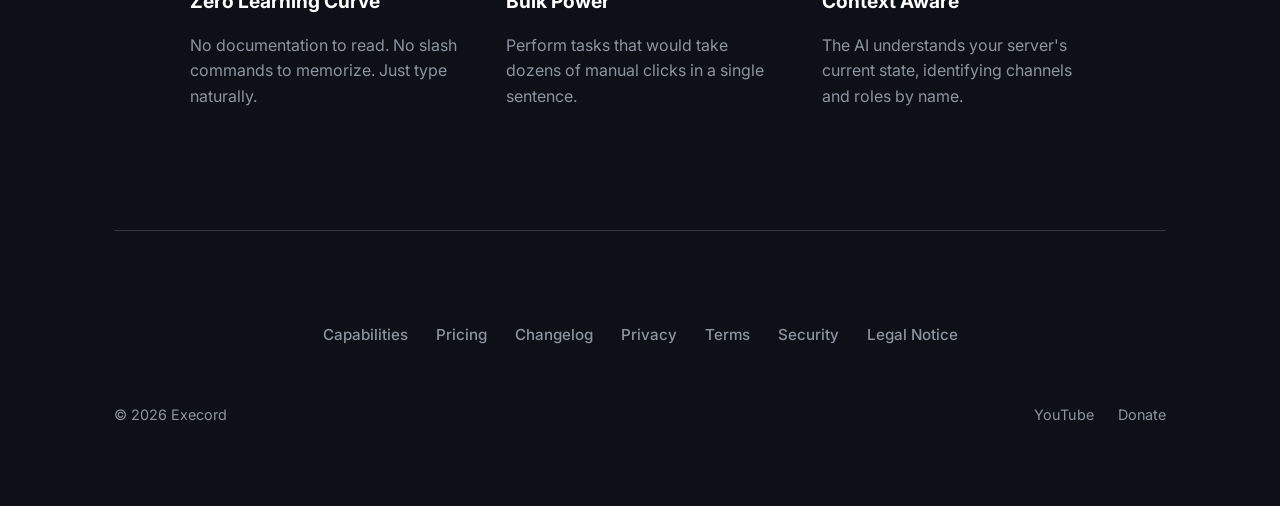
==== commit f5e17a43: "feat(pricing): update annual plans to 20% discount (.88/yr and .88/yr)" ====
--- a/index.html
+++ b/index.html
@@ -169,7 +169,7 @@
                             Monthly
                         </button>
                         <button type="button" class="pricing-toggle-btn" id="toggle-yearly" aria-checked="false" role="radio">
-                            Yearly <span class="toggle-save-badge">Save ~17%</span>
+                            Yearly <span class="toggle-save-badge">Save 20%</span>
                         </button>
                     </div>
                 </div>
@@ -205,10 +205,10 @@
                             <p>For growing communities needing higher limits and faster execution.</p>
                             <div class="pricing-price-wrapper">
                                 <div class="pricing-price">
-                                    <span class="amount" data-monthly="$4.99" data-yearly="$4.16">$4.99</span>
+                                    <span class="amount" data-monthly="$4.99" data-yearly="$3.99">$4.99</span>
                                     <span class="period">/ month</span>
                                 </div>
-                                <div class="pricing-subtext" data-monthly="" data-yearly="billed $49.95 / year">&nbsp;</div>
+                                <div class="pricing-subtext" data-monthly="" data-yearly="billed $47.88 / year">&nbsp;</div>
                             </div>
                         </div>
                         <ul class="pricing-features">
@@ -229,10 +229,10 @@
                             <p>Maximum speed, power, and limits for large Discord networks.</p>
                             <div class="pricing-price-wrapper">
                                 <div class="pricing-price">
-                                    <span class="amount" data-monthly="$9.99" data-yearly="$8.33">$9.99</span>
+                                    <span class="amount" data-monthly="$9.99" data-yearly="$7.99">$9.99</span>
                                     <span class="period">/ month</span>
                                 </div>
-                                <div class="pricing-subtext" data-monthly="" data-yearly="billed $99.95 / year">&nbsp;</div>
+                                <div class="pricing-subtext" data-monthly="" data-yearly="billed $95.88 / year">&nbsp;</div>
                             </div>
                         </div>
                         <ul class="pricing-features">
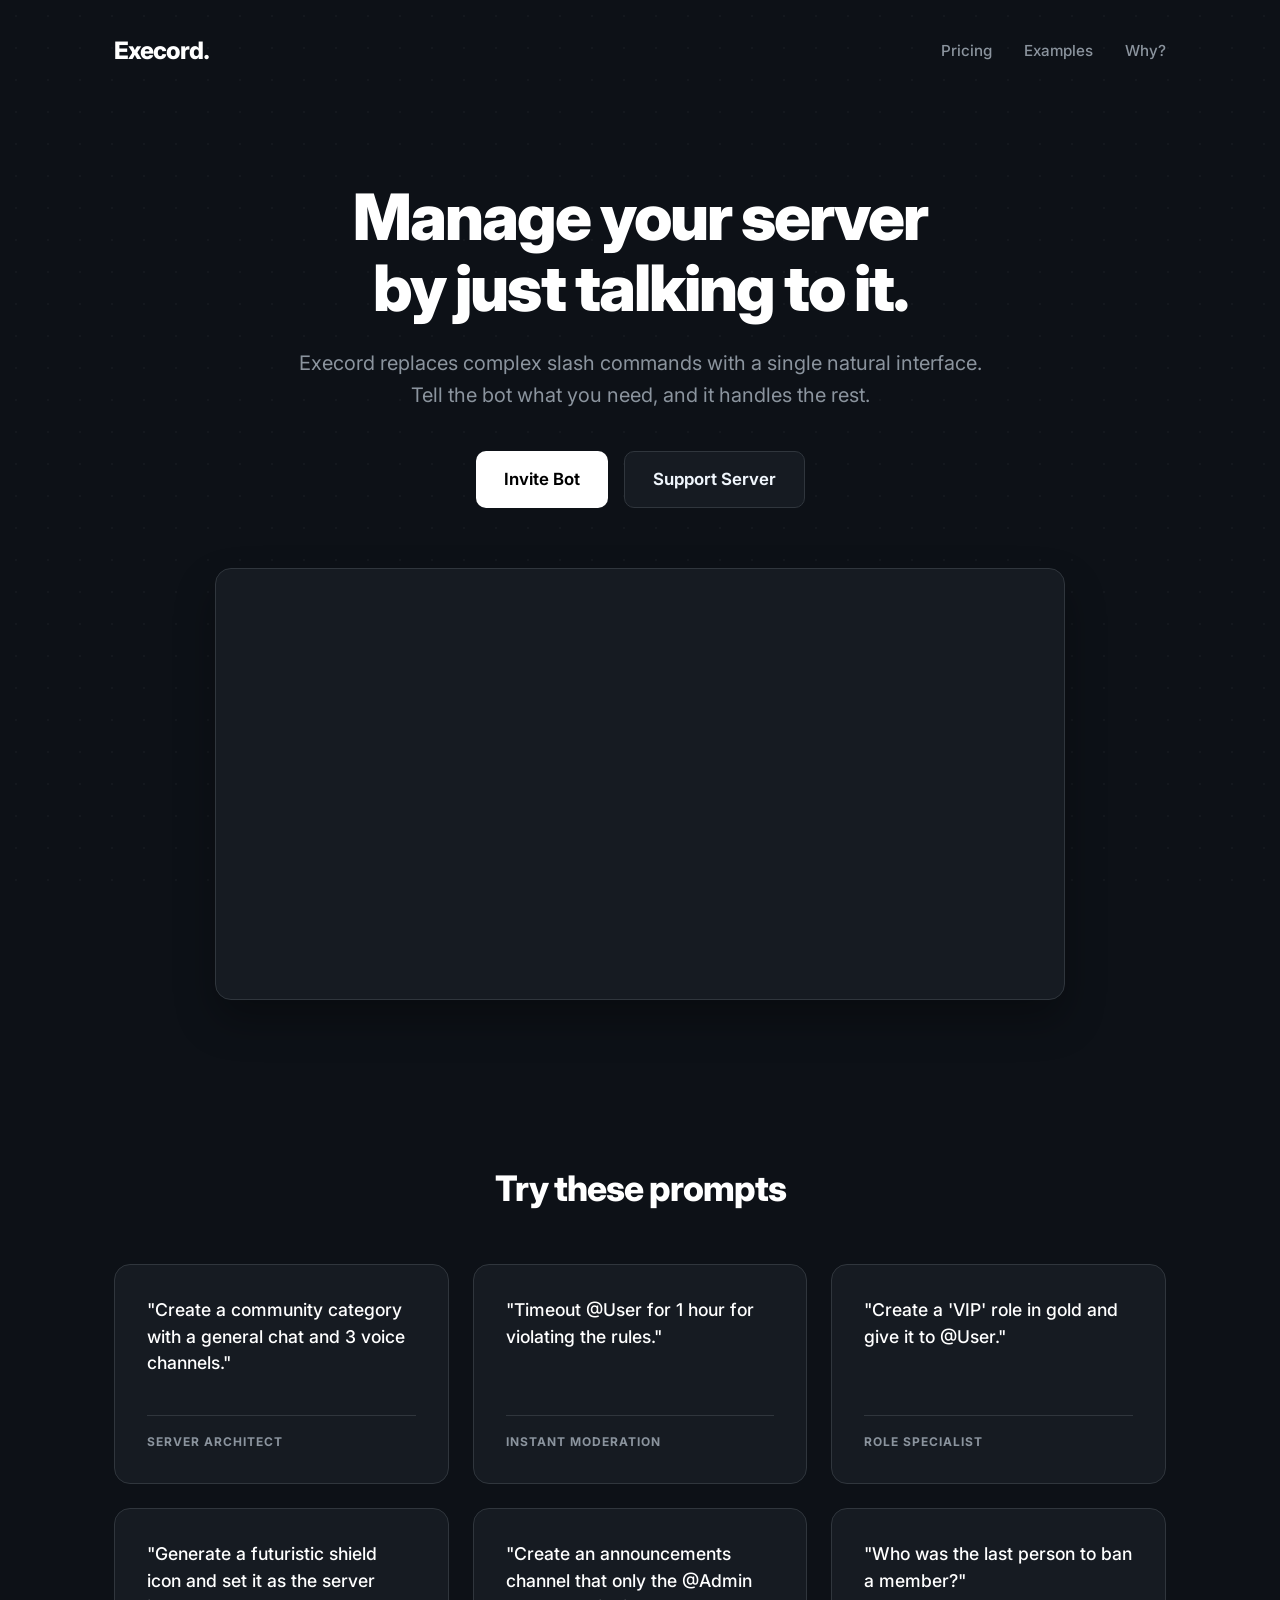
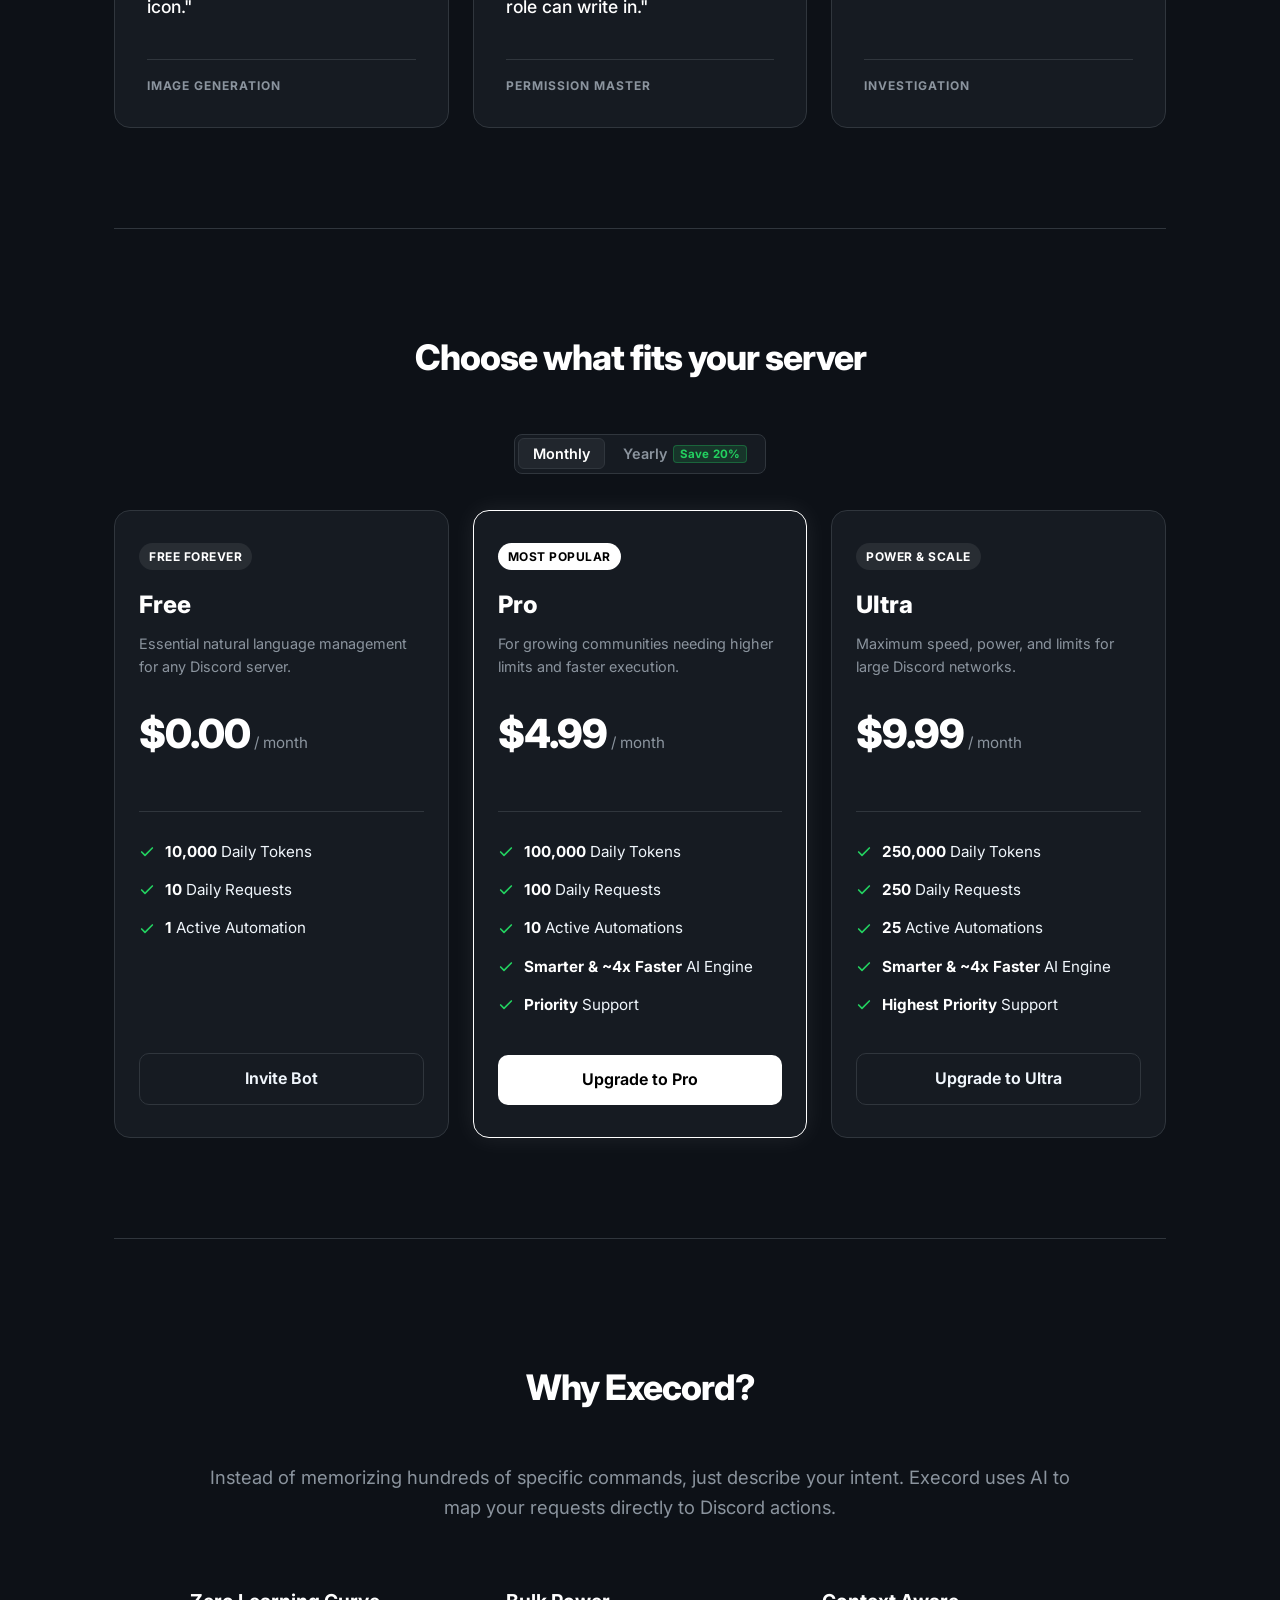
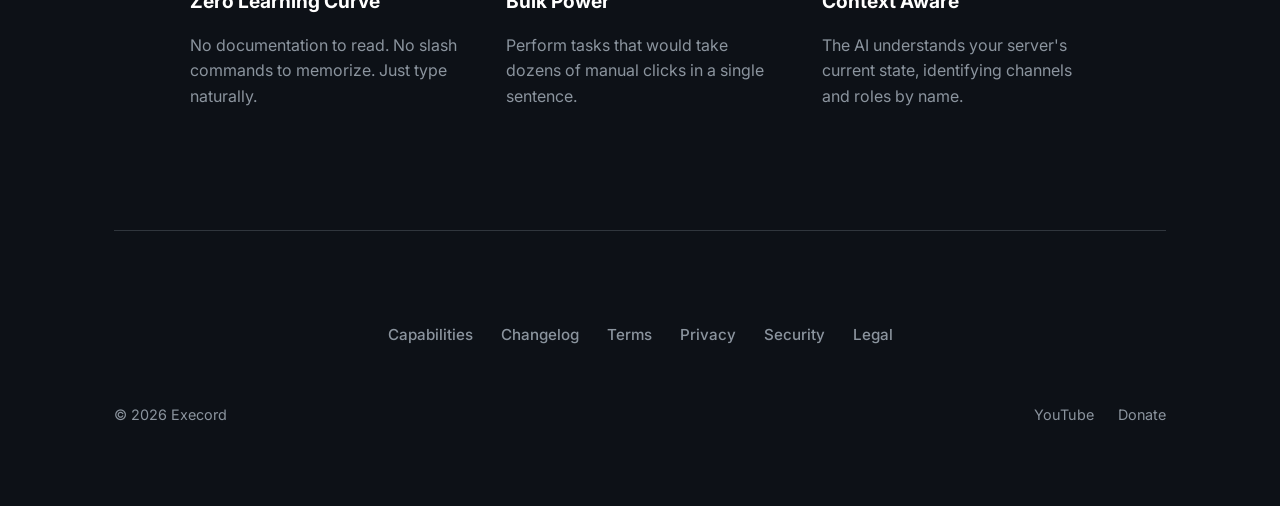
==== commit 15193d8a: "docs: update legal/privacy address and documentation website assets" ====
--- a/index.html
+++ b/index.html
@@ -275,12 +275,11 @@
         <footer>
             <nav class="footer-nav" aria-label="Footer Navigation">
                 <a href="FEATURES.html">Capabilities</a>
-                <a href="#pricing">Pricing</a>
                 <a href="CHANGELOG.html">Changelog</a>
+                <a href="TERMS.html">Terms</a>
                 <a href="PRIVACY.html">Privacy</a>
-                <a href="TERMS.html">Terms</a>
                 <a href="SECURITY.html">Security</a>
-                <a href="LEGAL.html">Legal Notice</a>
+                <a href="LEGAL.html">Legal</a>
             </nav>
             <div class="footer-content">
                 <p>&copy; 2026 Execord</p>
--- a/assets/style.css
+++ b/assets/style.css
@@ -83,6 +83,12 @@
     letter-spacing: -1px;
 }
 
+.nav-right {
+    display: flex;
+    align-items: center;
+    gap: 28px;
+}
+
 .nav-links {
     display: flex;
     gap: 32px;
@@ -99,6 +105,46 @@
 
 .nav-link:hover {
     color: #fff;
+}
+
+/* Language Switcher */
+.lang-switch {
+    display: inline-flex;
+    background: var(--surface-color);
+    border: 1px solid var(--border-color);
+    border-radius: 20px;
+    padding: 3px;
+    gap: 2px;
+}
+
+.lang-btn {
+    background: transparent;
+    border: none;
+    color: var(--text-secondary);
+    font-family: inherit;
+    font-size: 0.8rem;
+    font-weight: 600;
+    padding: 4px 10px;
+    border-radius: 14px;
+    cursor: pointer;
+    transition: all 0.2s ease;
+}
+
+.lang-btn:hover {
+    color: var(--text-primary);
+}
+
+.lang-btn.active {
+    background: rgba(255, 255, 255, 0.12);
+    color: #fff;
+}
+
+.lang-content.hidden,
+.content-de.hidden,
+.content-en.hidden,
+.hidden,
+[hidden] {
+    display: none !important;
 }
 
 /* Status Badge */
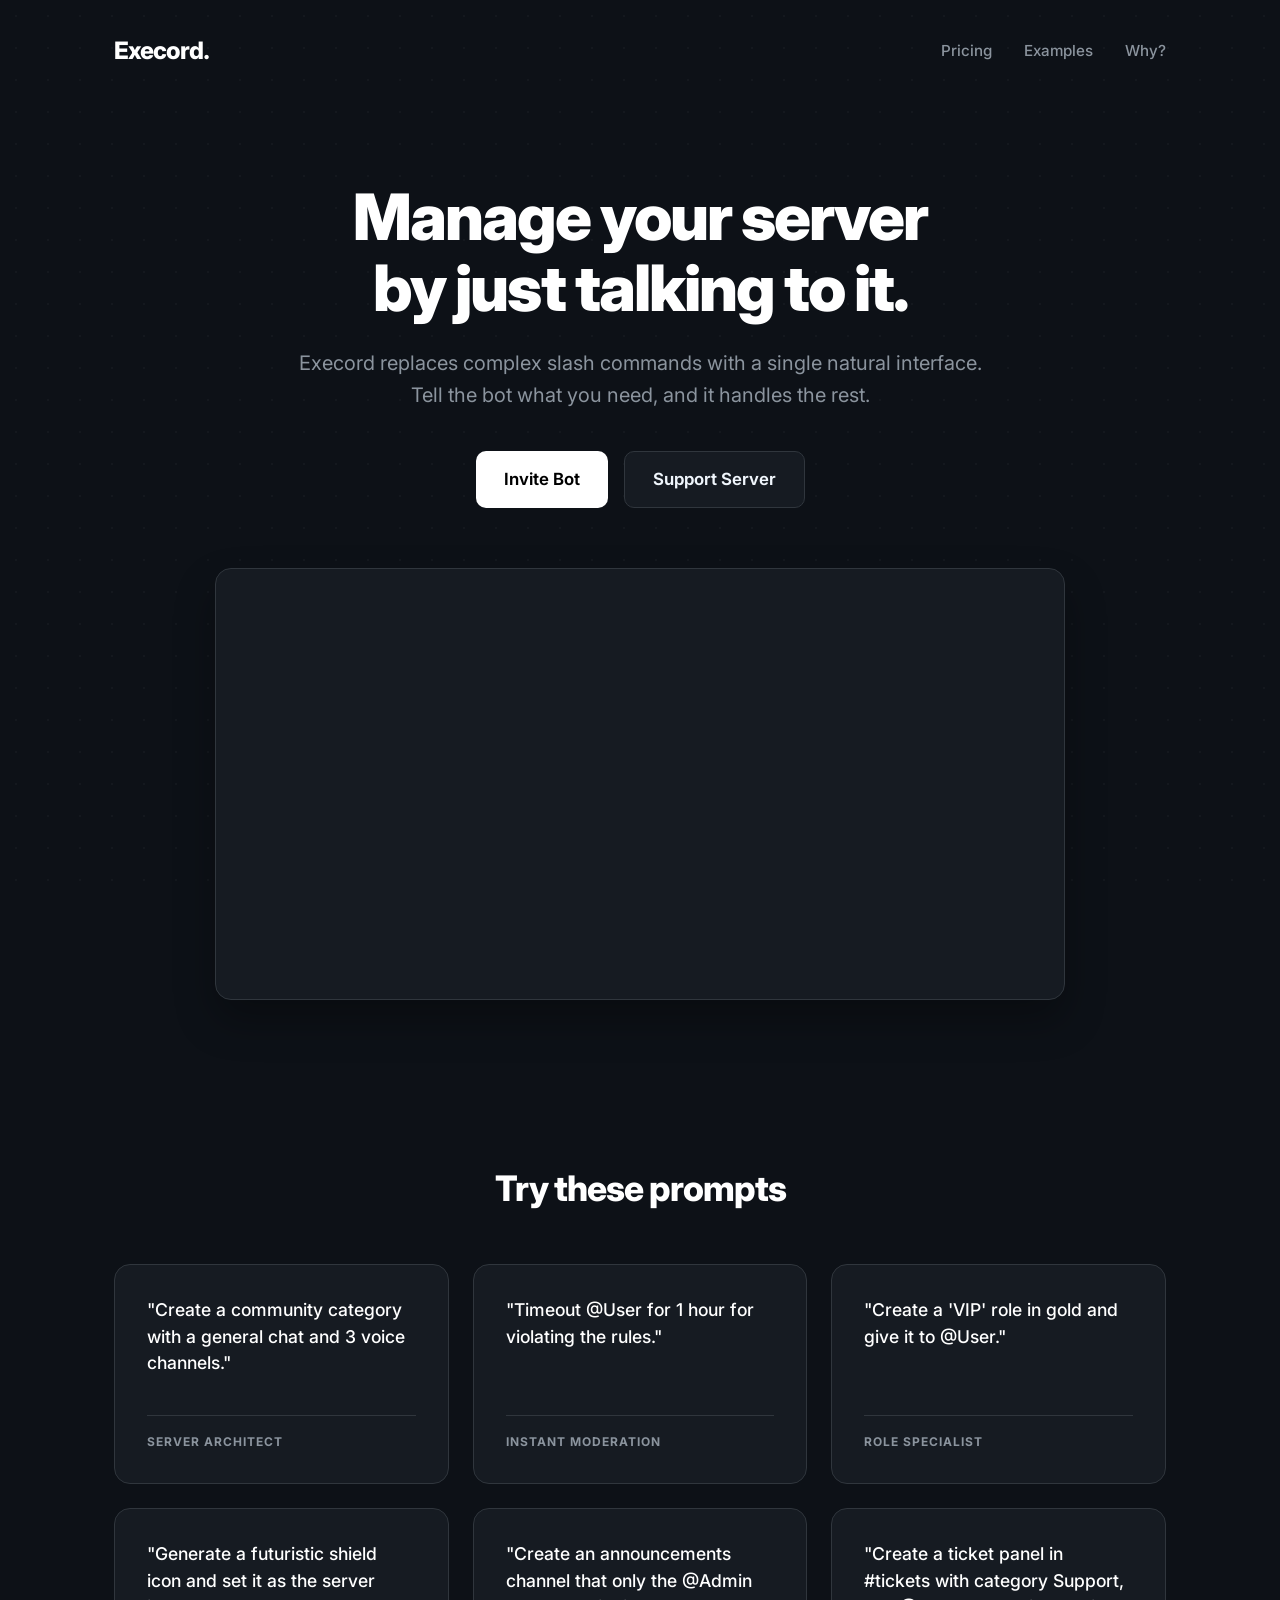
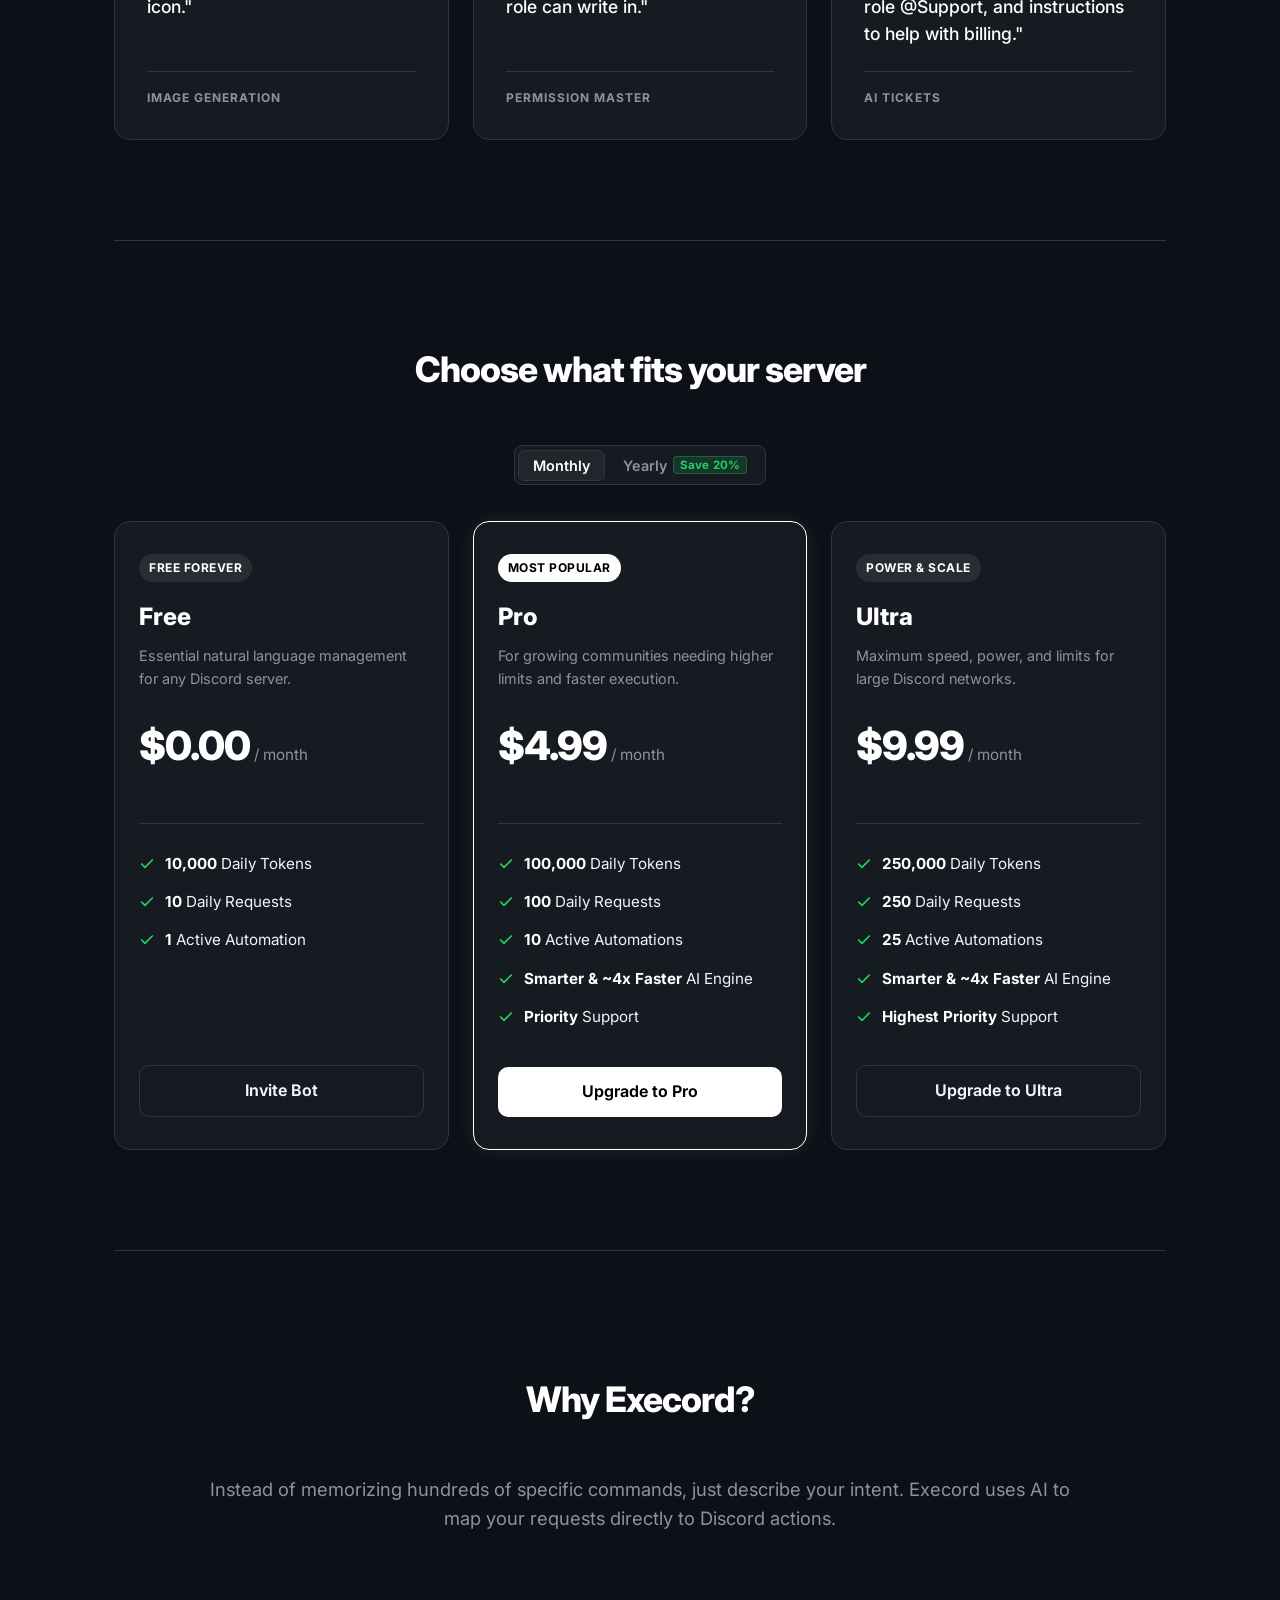
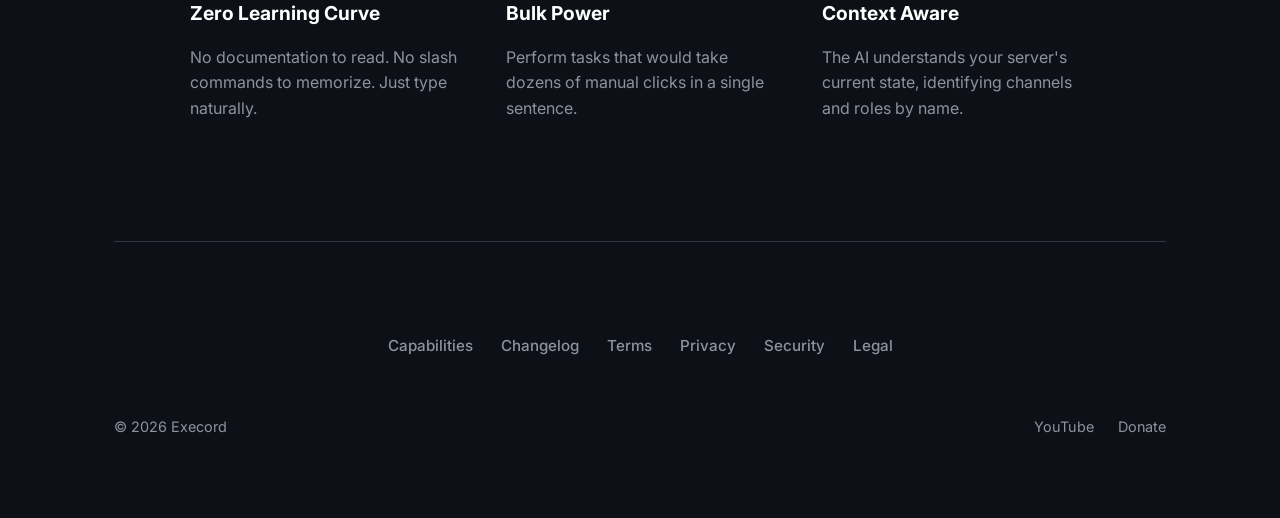
==== commit 7a54a81f: "feat: add AI Support Ticket Engine, automations, and public docs" ====
--- a/index.html
+++ b/index.html
@@ -7,7 +7,8 @@
     <title>Execord | Manage your Discord server with natural language</title>
     <meta name="description"
         content="Execord uses natural language to manage your Discord server. Create channels, manage roles, and moderate members by just asking.">
-    <meta name="keywords" content="Discord automation, natural language Discord, server management, AI bot, Discord AI agent, automatic server setup">
+    <meta name="keywords"
+        content="Discord automation, natural language Discord, server management, AI bot, Discord AI agent, automatic server setup">
     <link rel="canonical" href="https://ittology.github.io/Execord/">
     <link rel="describedby" href="llms.txt" type="text/markdown">
 
@@ -15,15 +16,19 @@
     <meta property="og:type" content="website">
     <meta property="og:url" content="https://ittology.github.io/Execord/">
     <meta property="og:title" content="Execord | Manage your Discord server with natural language">
-    <meta property="og:description" content="Replace complex slash commands with natural language. Create channels, manage roles, set permissions, and moderate members by just talking to your bot.">
-    <meta property="og:image" content="https://cdn.discordapp.com/app-icons/1369325346465517609/af21a42389c4bff77c9f746a78cf100a.png">
+    <meta property="og:description"
+        content="Replace complex slash commands with natural language. Create channels, manage roles, set permissions, and moderate members by just talking to your bot.">
+    <meta property="og:image"
+        content="https://cdn.discordapp.com/app-icons/1369325346465517609/af21a42389c4bff77c9f746a78cf100a.png">
     <meta property="og:site_name" content="Execord">
 
     <!-- Twitter Card metadata -->
     <meta name="twitter:card" content="summary_large_image">
     <meta name="twitter:title" content="Execord | AI Discord Server Automation">
-    <meta name="twitter:description" content="Manage your Discord server using natural language prompts. Fast, intelligent, and effortless.">
-    <meta name="twitter:image" content="https://cdn.discordapp.com/app-icons/1369325346465517609/af21a42389c4bff77c9f746a78cf100a.png">
+    <meta name="twitter:description"
+        content="Manage your Discord server using natural language prompts. Fast, intelligent, and effortless.">
+    <meta name="twitter:image"
+        content="https://cdn.discordapp.com/app-icons/1369325346465517609/af21a42389c4bff77c9f746a78cf100a.png">
 
     <!-- Structured Data (Schema.org) for Search Engines & LLM Crawlers -->
     <script type="application/ld+json">
@@ -152,8 +157,9 @@
                         <div class="example-tag">Permission Master</div>
                     </article>
                     <article class="example-card">
-                        <p class="example-prompt">"Who was the last person to ban a member?"</p>
-                        <div class="example-tag">Investigation</div>
+                        <p class="example-prompt">"Create a ticket panel in #tickets with category Support, role
+                            @Support, and instructions to help with billing."</p>
+                        <div class="example-tag">AI Tickets</div>
                     </article>
                 </div>
             </section>
@@ -161,14 +167,16 @@
             <!-- Pricing -->
             <section id="pricing" class="pricing-section" aria-labelledby="pricing-title">
                 <h2 id="pricing-title" class="section-title">Choose what fits your server</h2>
-                
+
                 <!-- Billing Toggle -->
                 <div class="pricing-toggle-container">
                     <div class="pricing-toggle-wrapper" role="radiogroup" aria-label="Billing frequency">
-                        <button type="button" class="pricing-toggle-btn active" id="toggle-monthly" aria-checked="true" role="radio">
+                        <button type="button" class="pricing-toggle-btn active" id="toggle-monthly" aria-checked="true"
+                            role="radio">
                             Monthly
                         </button>
-                        <button type="button" class="pricing-toggle-btn" id="toggle-yearly" aria-checked="false" role="radio">
+                        <button type="button" class="pricing-toggle-btn" id="toggle-yearly" aria-checked="false"
+                            role="radio">
                             Yearly <span class="toggle-save-badge">Save 20%</span>
                         </button>
                     </div>
@@ -190,11 +198,21 @@
                             </div>
                         </div>
                         <ul class="pricing-features">
-                            <li><svg viewBox="0 0 24 24" fill="none" stroke="currentColor" stroke-width="2.5" stroke-linecap="round" stroke-linejoin="round"><polyline points="20 6 9 17 4 12"></polyline></svg> <span><strong>10,000</strong> Daily Tokens</span></li>
-                            <li><svg viewBox="0 0 24 24" fill="none" stroke="currentColor" stroke-width="2.5" stroke-linecap="round" stroke-linejoin="round"><polyline points="20 6 9 17 4 12"></polyline></svg> <span><strong>10</strong> Daily Requests</span></li>
-                            <li><svg viewBox="0 0 24 24" fill="none" stroke="currentColor" stroke-width="2.5" stroke-linecap="round" stroke-linejoin="round"><polyline points="20 6 9 17 4 12"></polyline></svg> <span><strong>1</strong> Active Automation</span></li>
+                            <li><svg viewBox="0 0 24 24" fill="none" stroke="currentColor" stroke-width="2.5"
+                                    stroke-linecap="round" stroke-linejoin="round">
+                                    <polyline points="20 6 9 17 4 12"></polyline>
+                                </svg> <span><strong>10,000</strong> Daily Tokens</span></li>
+                            <li><svg viewBox="0 0 24 24" fill="none" stroke="currentColor" stroke-width="2.5"
+                                    stroke-linecap="round" stroke-linejoin="round">
+                                    <polyline points="20 6 9 17 4 12"></polyline>
+                                </svg> <span><strong>10</strong> Daily Requests</span></li>
+                            <li><svg viewBox="0 0 24 24" fill="none" stroke="currentColor" stroke-width="2.5"
+                                    stroke-linecap="round" stroke-linejoin="round">
+                                    <polyline points="20 6 9 17 4 12"></polyline>
+                                </svg> <span><strong>1</strong> Active Automation</span></li>
                         </ul>
-                        <a href="https://top.gg/bot/1369325346465517609/invite" target="_blank" rel="noopener" class="btn btn-secondary">Invite Bot</a>
+                        <a href="https://top.gg/bot/1369325346465517609/invite" target="_blank" rel="noopener"
+                            class="btn btn-secondary">Invite Bot</a>
                     </article>
 
                     <!-- Pro Tier (Featured) -->
@@ -208,17 +226,36 @@
                                     <span class="amount" data-monthly="$4.99" data-yearly="$3.99">$4.99</span>
                                     <span class="period">/ month</span>
                                 </div>
-                                <div class="pricing-subtext" data-monthly="" data-yearly="billed $47.88 / year">&nbsp;</div>
+                                <div class="pricing-subtext" data-monthly="" data-yearly="billed $47.88 / year">&nbsp;
+                                </div>
                             </div>
                         </div>
                         <ul class="pricing-features">
-                            <li><svg viewBox="0 0 24 24" fill="none" stroke="currentColor" stroke-width="2.5" stroke-linecap="round" stroke-linejoin="round"><polyline points="20 6 9 17 4 12"></polyline></svg> <span><strong>100,000</strong> Daily Tokens</span></li>
-                            <li><svg viewBox="0 0 24 24" fill="none" stroke="currentColor" stroke-width="2.5" stroke-linecap="round" stroke-linejoin="round"><polyline points="20 6 9 17 4 12"></polyline></svg> <span><strong>100</strong> Daily Requests</span></li>
-                            <li><svg viewBox="0 0 24 24" fill="none" stroke="currentColor" stroke-width="2.5" stroke-linecap="round" stroke-linejoin="round"><polyline points="20 6 9 17 4 12"></polyline></svg> <span><strong>10</strong> Active Automations</span></li>
-                            <li><svg viewBox="0 0 24 24" fill="none" stroke="currentColor" stroke-width="2.5" stroke-linecap="round" stroke-linejoin="round"><polyline points="20 6 9 17 4 12"></polyline></svg> <span><strong>Smarter &amp; ~4x Faster</strong> AI Engine</span></li>
-                            <li><svg viewBox="0 0 24 24" fill="none" stroke="currentColor" stroke-width="2.5" stroke-linecap="round" stroke-linejoin="round"><polyline points="20 6 9 17 4 12"></polyline></svg> <span><strong>Priority</strong> Support</span></li>
+                            <li><svg viewBox="0 0 24 24" fill="none" stroke="currentColor" stroke-width="2.5"
+                                    stroke-linecap="round" stroke-linejoin="round">
+                                    <polyline points="20 6 9 17 4 12"></polyline>
+                                </svg> <span><strong>100,000</strong> Daily Tokens</span></li>
+                            <li><svg viewBox="0 0 24 24" fill="none" stroke="currentColor" stroke-width="2.5"
+                                    stroke-linecap="round" stroke-linejoin="round">
+                                    <polyline points="20 6 9 17 4 12"></polyline>
+                                </svg> <span><strong>100</strong> Daily Requests</span></li>
+                            <li><svg viewBox="0 0 24 24" fill="none" stroke="currentColor" stroke-width="2.5"
+                                    stroke-linecap="round" stroke-linejoin="round">
+                                    <polyline points="20 6 9 17 4 12"></polyline>
+                                </svg> <span><strong>10</strong> Active Automations</span></li>
+                            <li><svg viewBox="0 0 24 24" fill="none" stroke="currentColor" stroke-width="2.5"
+                                    stroke-linecap="round" stroke-linejoin="round">
+                                    <polyline points="20 6 9 17 4 12"></polyline>
+                                </svg> <span><strong>Smarter &amp; ~4x Faster</strong> AI Engine</span></li>
+                            <li><svg viewBox="0 0 24 24" fill="none" stroke="currentColor" stroke-width="2.5"
+                                    stroke-linecap="round" stroke-linejoin="round">
+                                    <polyline points="20 6 9 17 4 12"></polyline>
+                                </svg> <span><strong>Priority</strong> Support</span></li>
                         </ul>
-                        <a id="btn-pro-checkout" href="https://whop.com/checkout/plan_0x0g2aD8ZYln7" target="_blank" rel="noopener" class="btn btn-primary" data-monthly-href="https://whop.com/checkout/plan_0x0g2aD8ZYln7" data-yearly-href="https://whop.com/checkout/plan_CXetM8QmaZhmC">Upgrade to Pro</a>
+                        <a id="btn-pro-checkout" href="https://whop.com/checkout/plan_0x0g2aD8ZYln7" target="_blank"
+                            rel="noopener" class="btn btn-primary"
+                            data-monthly-href="https://whop.com/checkout/plan_0x0g2aD8ZYln7"
+                            data-yearly-href="https://whop.com/checkout/plan_CXetM8QmaZhmC">Upgrade to Pro</a>
                     </article>
 
                     <!-- Ultra Tier -->
@@ -232,17 +269,36 @@
                                     <span class="amount" data-monthly="$9.99" data-yearly="$7.99">$9.99</span>
                                     <span class="period">/ month</span>
                                 </div>
-                                <div class="pricing-subtext" data-monthly="" data-yearly="billed $95.88 / year">&nbsp;</div>
+                                <div class="pricing-subtext" data-monthly="" data-yearly="billed $95.88 / year">&nbsp;
+                                </div>
                             </div>
                         </div>
                         <ul class="pricing-features">
-                            <li><svg viewBox="0 0 24 24" fill="none" stroke="currentColor" stroke-width="2.5" stroke-linecap="round" stroke-linejoin="round"><polyline points="20 6 9 17 4 12"></polyline></svg> <span><strong>250,000</strong> Daily Tokens</span></li>
-                            <li><svg viewBox="0 0 24 24" fill="none" stroke="currentColor" stroke-width="2.5" stroke-linecap="round" stroke-linejoin="round"><polyline points="20 6 9 17 4 12"></polyline></svg> <span><strong>250</strong> Daily Requests</span></li>
-                            <li><svg viewBox="0 0 24 24" fill="none" stroke="currentColor" stroke-width="2.5" stroke-linecap="round" stroke-linejoin="round"><polyline points="20 6 9 17 4 12"></polyline></svg> <span><strong>25</strong> Active Automations</span></li>
-                            <li><svg viewBox="0 0 24 24" fill="none" stroke="currentColor" stroke-width="2.5" stroke-linecap="round" stroke-linejoin="round"><polyline points="20 6 9 17 4 12"></polyline></svg> <span><strong>Smarter &amp; ~4x Faster</strong> AI Engine</span></li>
-                            <li><svg viewBox="0 0 24 24" fill="none" stroke="currentColor" stroke-width="2.5" stroke-linecap="round" stroke-linejoin="round"><polyline points="20 6 9 17 4 12"></polyline></svg> <span><strong>Highest Priority</strong> Support</span></li>
+                            <li><svg viewBox="0 0 24 24" fill="none" stroke="currentColor" stroke-width="2.5"
+                                    stroke-linecap="round" stroke-linejoin="round">
+                                    <polyline points="20 6 9 17 4 12"></polyline>
+                                </svg> <span><strong>250,000</strong> Daily Tokens</span></li>
+                            <li><svg viewBox="0 0 24 24" fill="none" stroke="currentColor" stroke-width="2.5"
+                                    stroke-linecap="round" stroke-linejoin="round">
+                                    <polyline points="20 6 9 17 4 12"></polyline>
+                                </svg> <span><strong>250</strong> Daily Requests</span></li>
+                            <li><svg viewBox="0 0 24 24" fill="none" stroke="currentColor" stroke-width="2.5"
+                                    stroke-linecap="round" stroke-linejoin="round">
+                                    <polyline points="20 6 9 17 4 12"></polyline>
+                                </svg> <span><strong>25</strong> Active Automations</span></li>
+                            <li><svg viewBox="0 0 24 24" fill="none" stroke="currentColor" stroke-width="2.5"
+                                    stroke-linecap="round" stroke-linejoin="round">
+                                    <polyline points="20 6 9 17 4 12"></polyline>
+                                </svg> <span><strong>Smarter &amp; ~4x Faster</strong> AI Engine</span></li>
+                            <li><svg viewBox="0 0 24 24" fill="none" stroke="currentColor" stroke-width="2.5"
+                                    stroke-linecap="round" stroke-linejoin="round">
+                                    <polyline points="20 6 9 17 4 12"></polyline>
+                                </svg> <span><strong>Highest Priority</strong> Support</span></li>
                         </ul>
-                        <a id="btn-ultra-checkout" href="https://whop.com/checkout/plan_fzmWCvSEBQgG6" target="_blank" rel="noopener" class="btn btn-secondary" data-monthly-href="https://whop.com/checkout/plan_fzmWCvSEBQgG6" data-yearly-href="https://whop.com/checkout/plan_6p2Zw9GHG7nyS">Upgrade to Ultra</a>
+                        <a id="btn-ultra-checkout" href="https://whop.com/checkout/plan_fzmWCvSEBQgG6" target="_blank"
+                            rel="noopener" class="btn btn-secondary"
+                            data-monthly-href="https://whop.com/checkout/plan_fzmWCvSEBQgG6"
+                            data-yearly-href="https://whop.com/checkout/plan_6p2Zw9GHG7nyS">Upgrade to Ultra</a>
                     </article>
                 </div>
             </section>
@@ -294,27 +350,27 @@
         document.querySelectorAll('.example-card').forEach(card => {
             card.style.cursor = 'pointer';
             card.title = 'Click to copy command';
-            
+
             card.addEventListener('click', async () => {
                 const promptElement = card.querySelector('.example-prompt');
                 const tagElement = card.querySelector('.example-tag');
-                
+
                 let text = promptElement.textContent.trim().replace(/\s+/g, ' ');
                 if (text.startsWith('"') && text.endsWith('"')) {
                     text = text.substring(1, text.length - 1);
                 }
-                
+
                 const command = `/execute prompt:${text}`;
-                
+
                 try {
                     await navigator.clipboard.writeText(command);
-                    
+
                     const originalTagText = tagElement.dataset.originalText || tagElement.textContent;
                     tagElement.dataset.originalText = originalTagText;
-                    
+
                     tagElement.textContent = 'Copied to clipboard!';
                     tagElement.style.color = '#23d160';
-                    
+
                     setTimeout(() => {
                         tagElement.textContent = originalTagText;
                         tagElement.style.color = '';
@@ -374,4 +430,5 @@
         }
     </script>
 </body>
+
 </html>
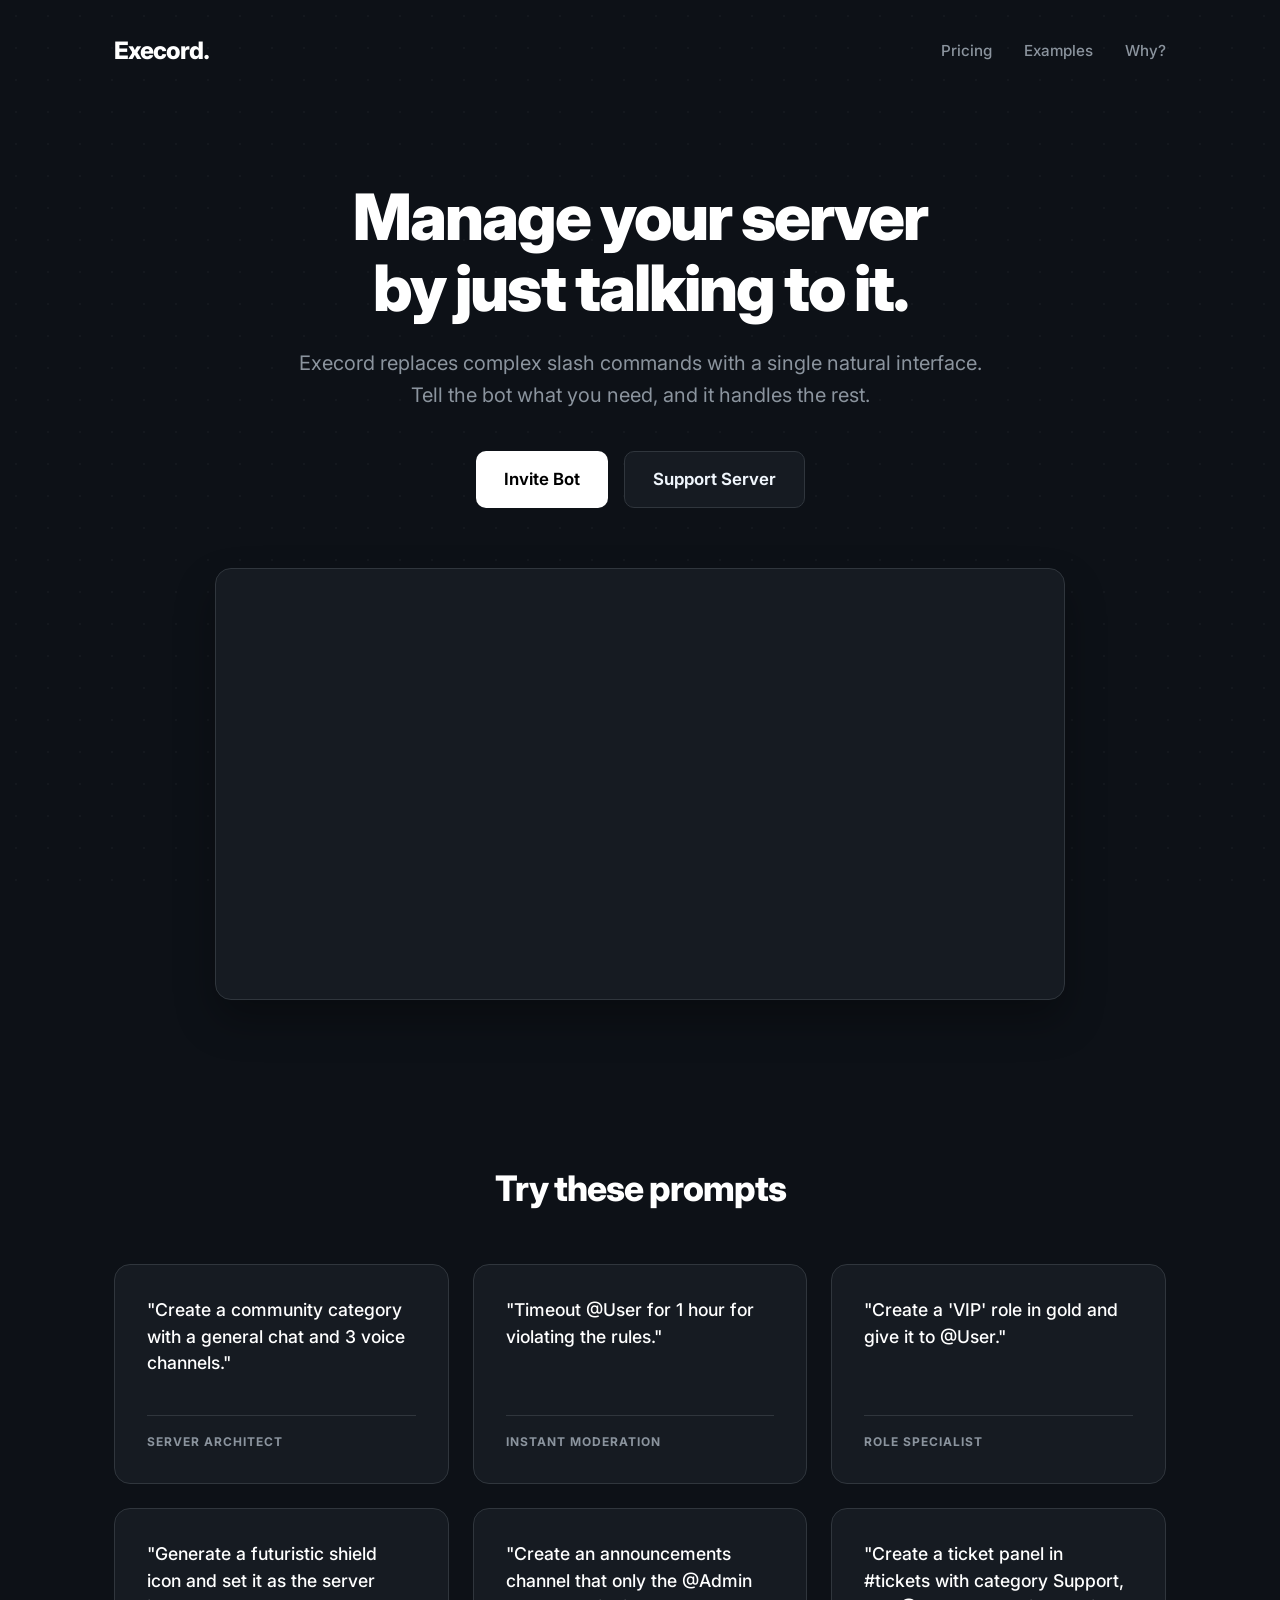
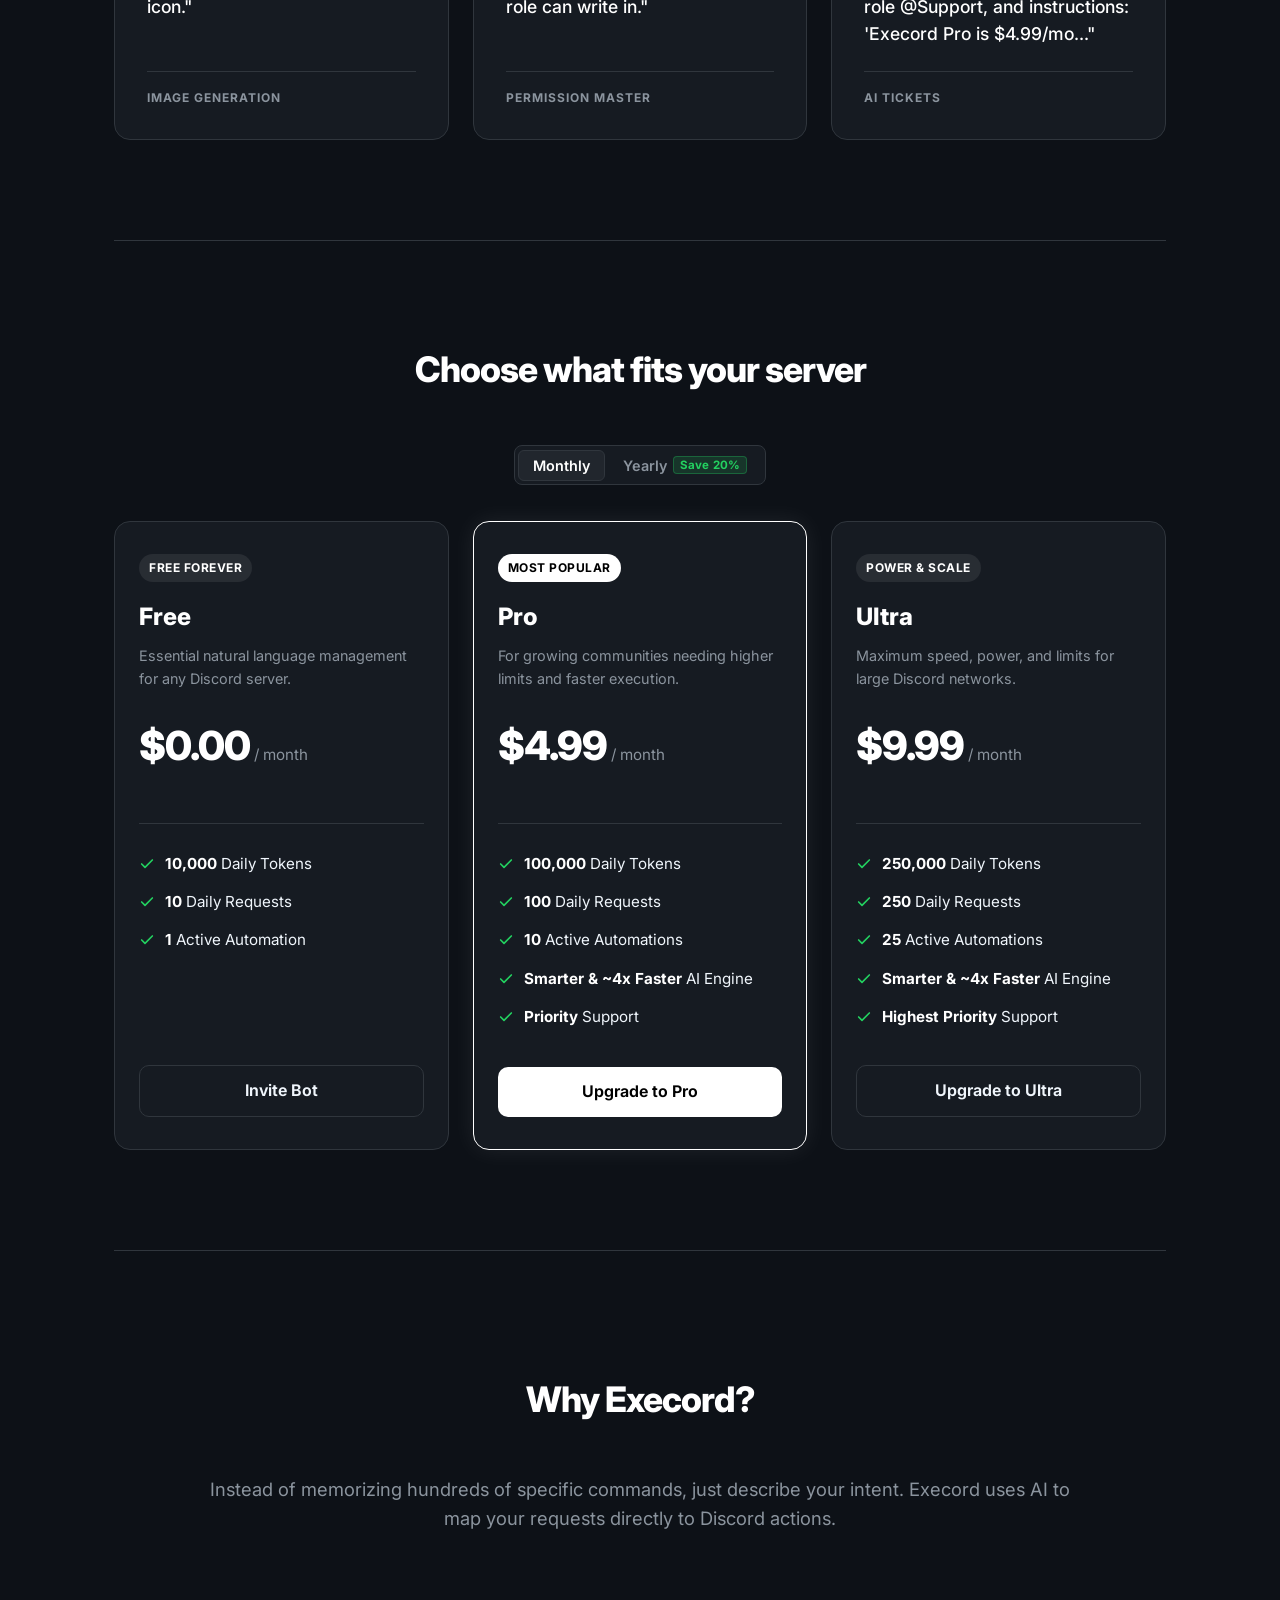
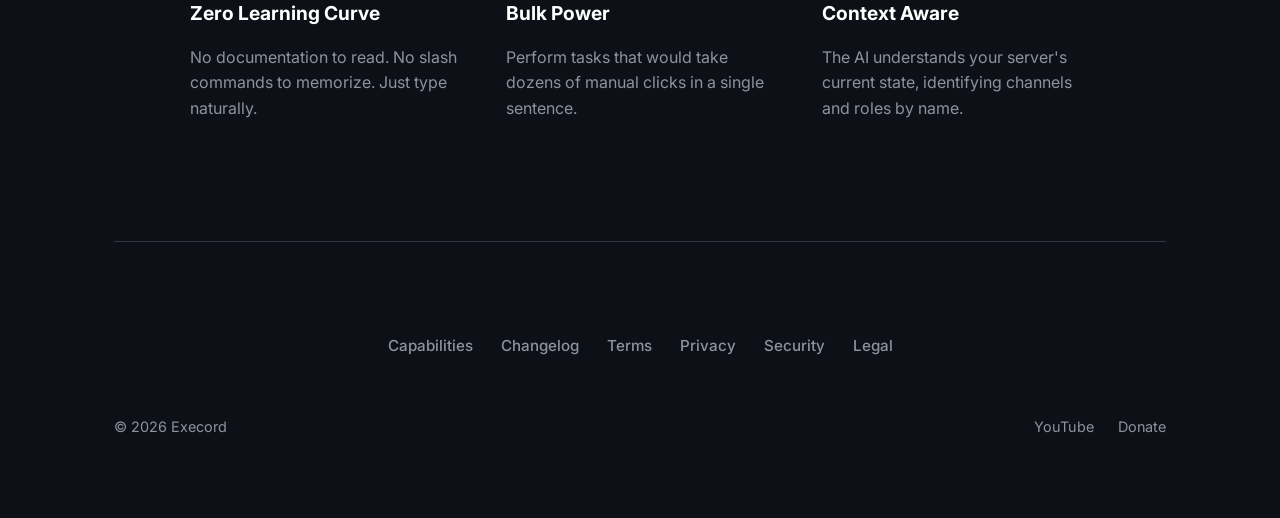
==== commit 6f890374: "docs: update website assets and documentation" ====
--- a/index.html
+++ b/index.html
@@ -156,9 +156,8 @@
                             in."</p>
                         <div class="example-tag">Permission Master</div>
                     </article>
-                    <article class="example-card">
-                        <p class="example-prompt">"Create a ticket panel in #tickets with category Support, role
-                            @Support, and instructions to help with billing."</p>
+                    <article class="example-card" data-full-prompt="Create a ticket panel in #tickets with category Support, role @Support, and instructions: 'Execord Pro is $4.99/mo and Ultra is $9.99/mo. Help users with questions and ask them to ping staff for refunds.'">
+                        <p class="example-prompt">"Create a ticket panel in #tickets with category Support, role @Support, and instructions: 'Execord Pro is $4.99/mo..."</p>
                         <div class="example-tag">AI Tickets</div>
                     </article>
                 </div>
@@ -355,7 +354,7 @@
                 const promptElement = card.querySelector('.example-prompt');
                 const tagElement = card.querySelector('.example-tag');
 
-                let text = promptElement.textContent.trim().replace(/\s+/g, ' ');
+                let text = card.dataset.fullPrompt || promptElement.textContent.trim().replace(/\s+/g, ' ');
                 if (text.startsWith('"') && text.endsWith('"')) {
                     text = text.substring(1, text.length - 1);
                 }
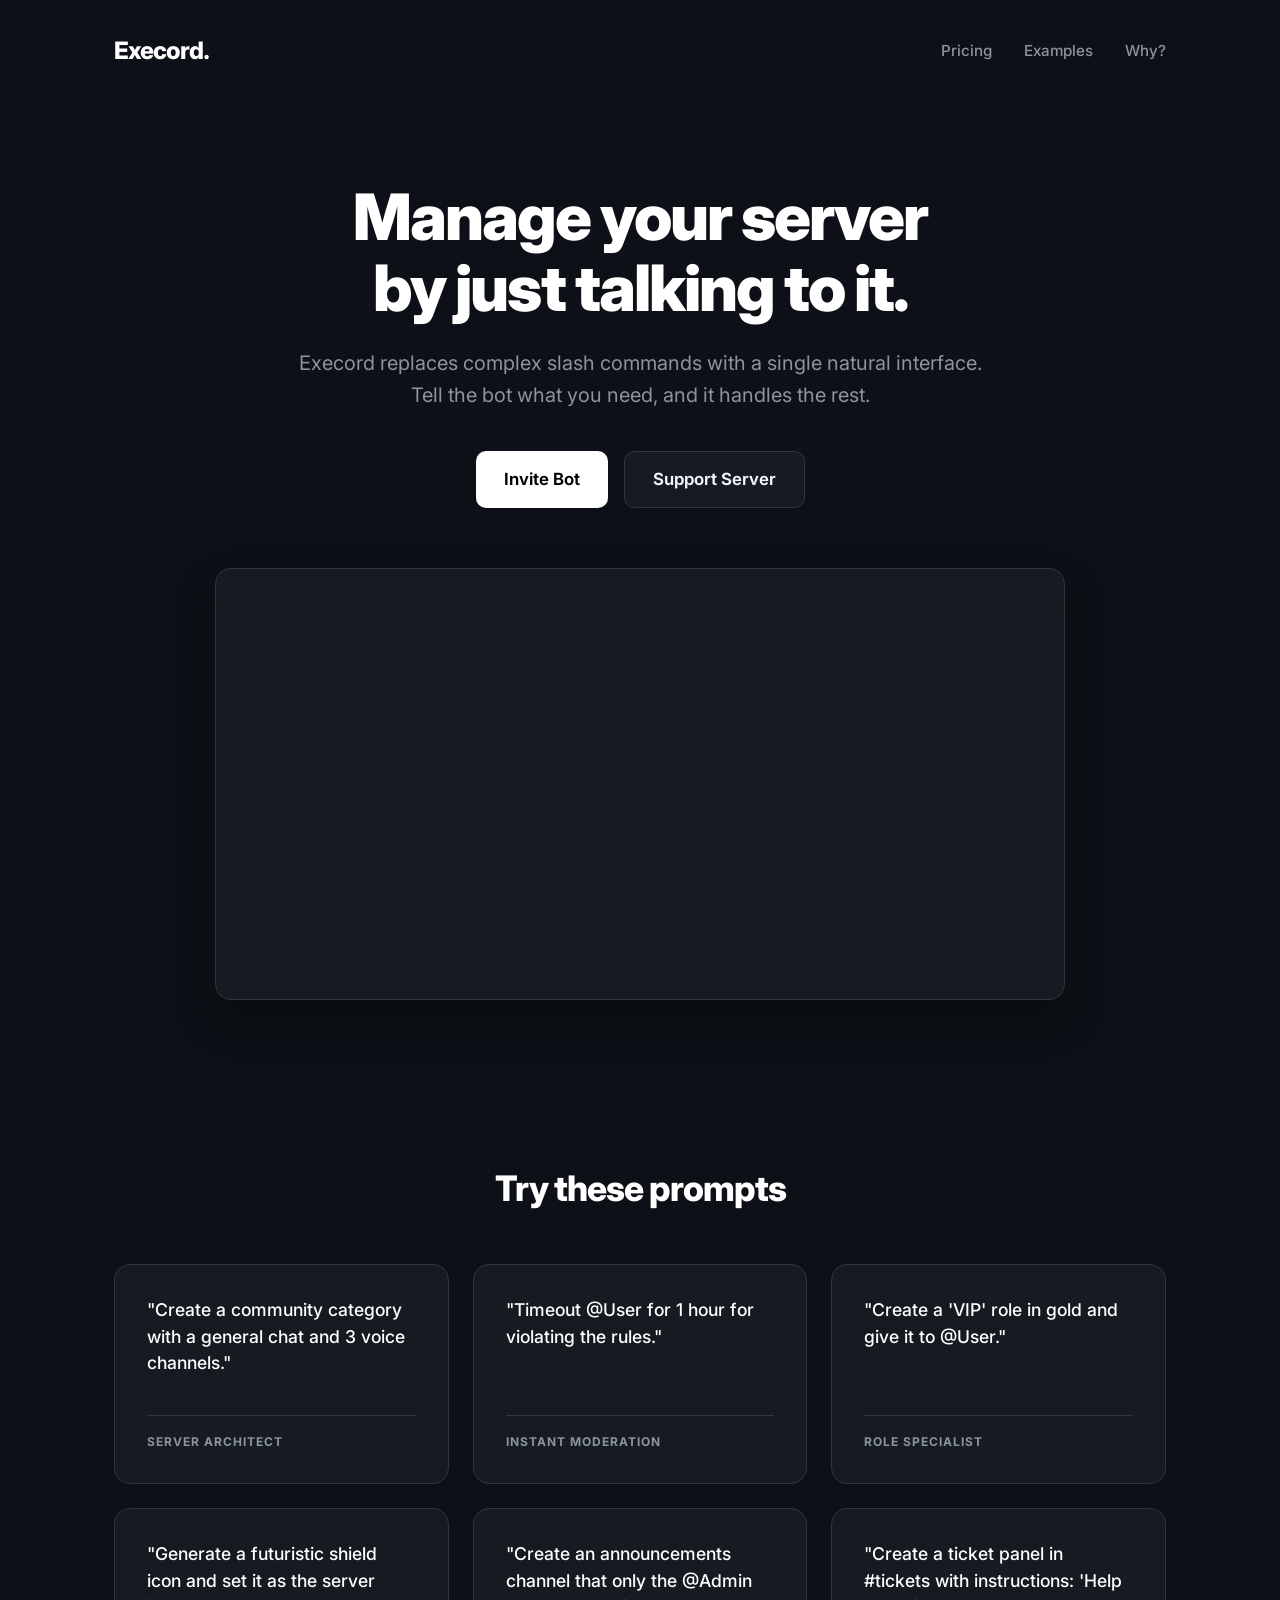
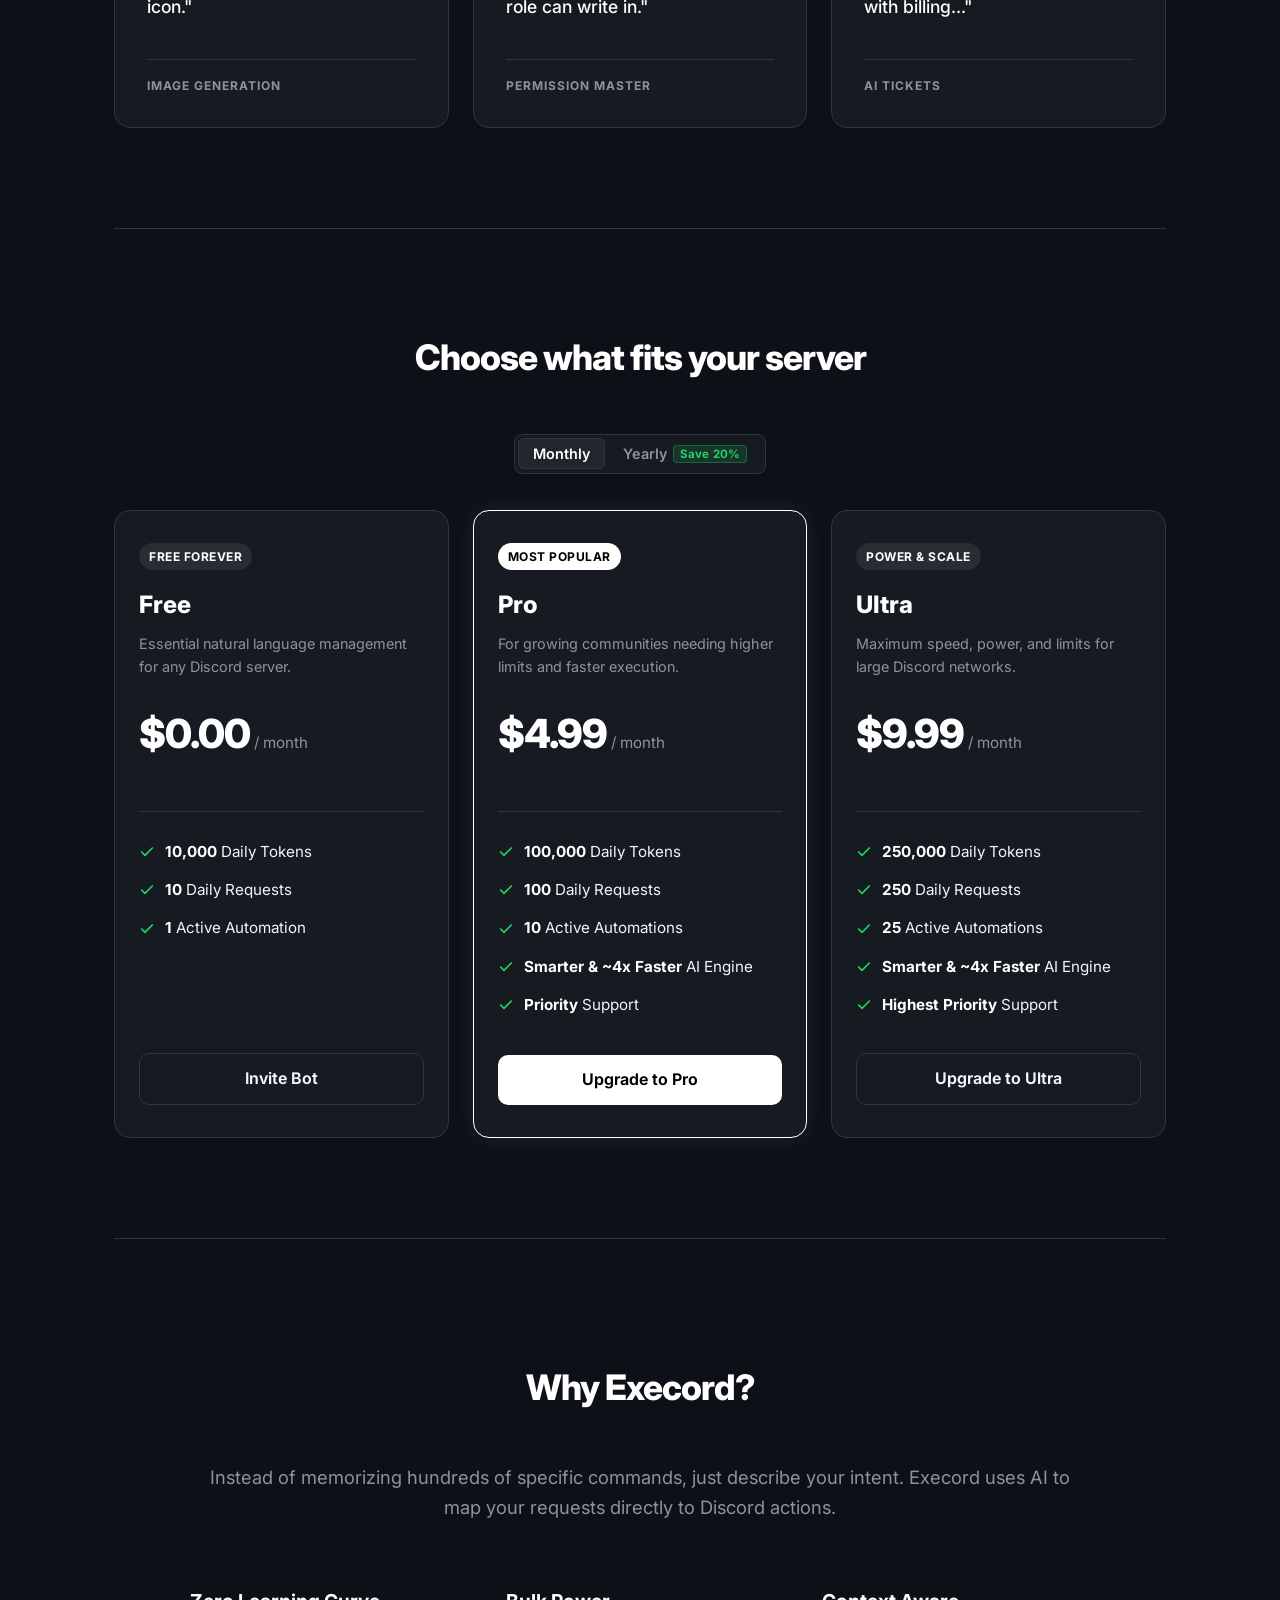
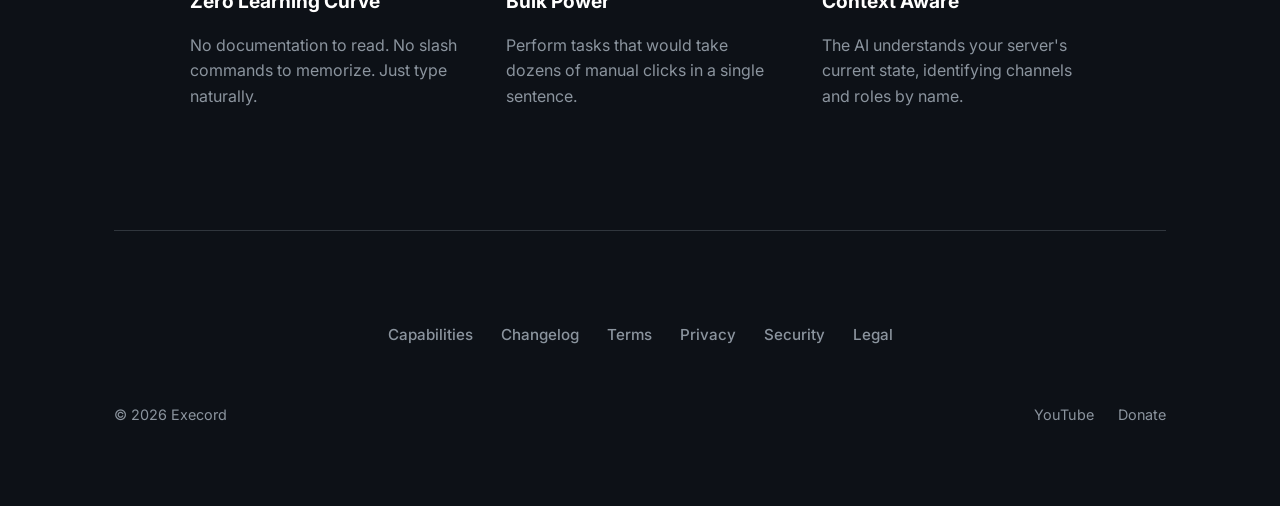
==== commit 1dcc49fc: "docs: update website assets and documentation" ====
--- a/index.html
+++ b/index.html
@@ -157,7 +157,7 @@
                         <div class="example-tag">Permission Master</div>
                     </article>
                     <article class="example-card" data-full-prompt="Create a ticket panel in #tickets with category Support, role @Support, and instructions: 'Execord Pro is $4.99/mo and Ultra is $9.99/mo. Help users with questions and ask them to ping staff for refunds.'">
-                        <p class="example-prompt">"Create a ticket panel in #tickets with category Support, role @Support, and instructions: 'Execord Pro is $4.99/mo..."</p>
+                        <p class="example-prompt">"Create a ticket panel in #tickets with instructions: 'Help with billing..."</p>
                         <div class="example-tag">AI Tickets</div>
                     </article>
                 </div>
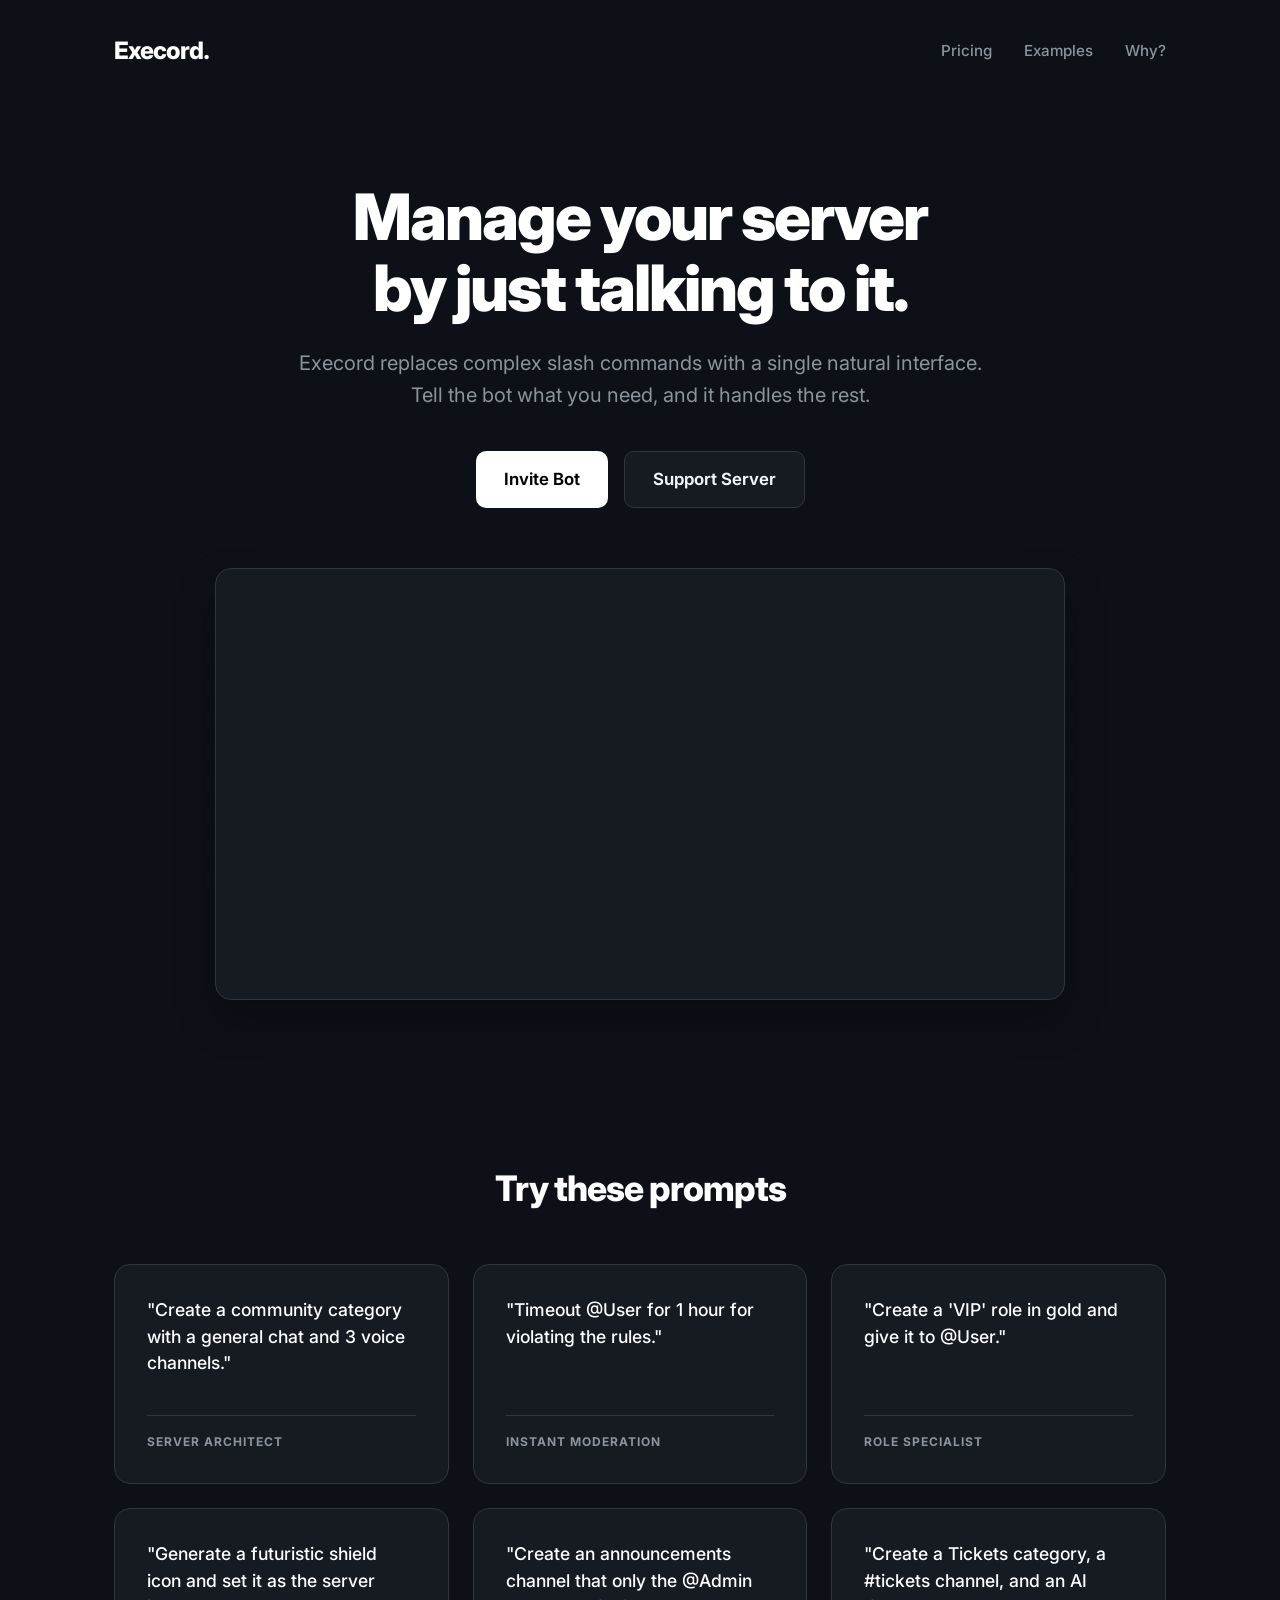
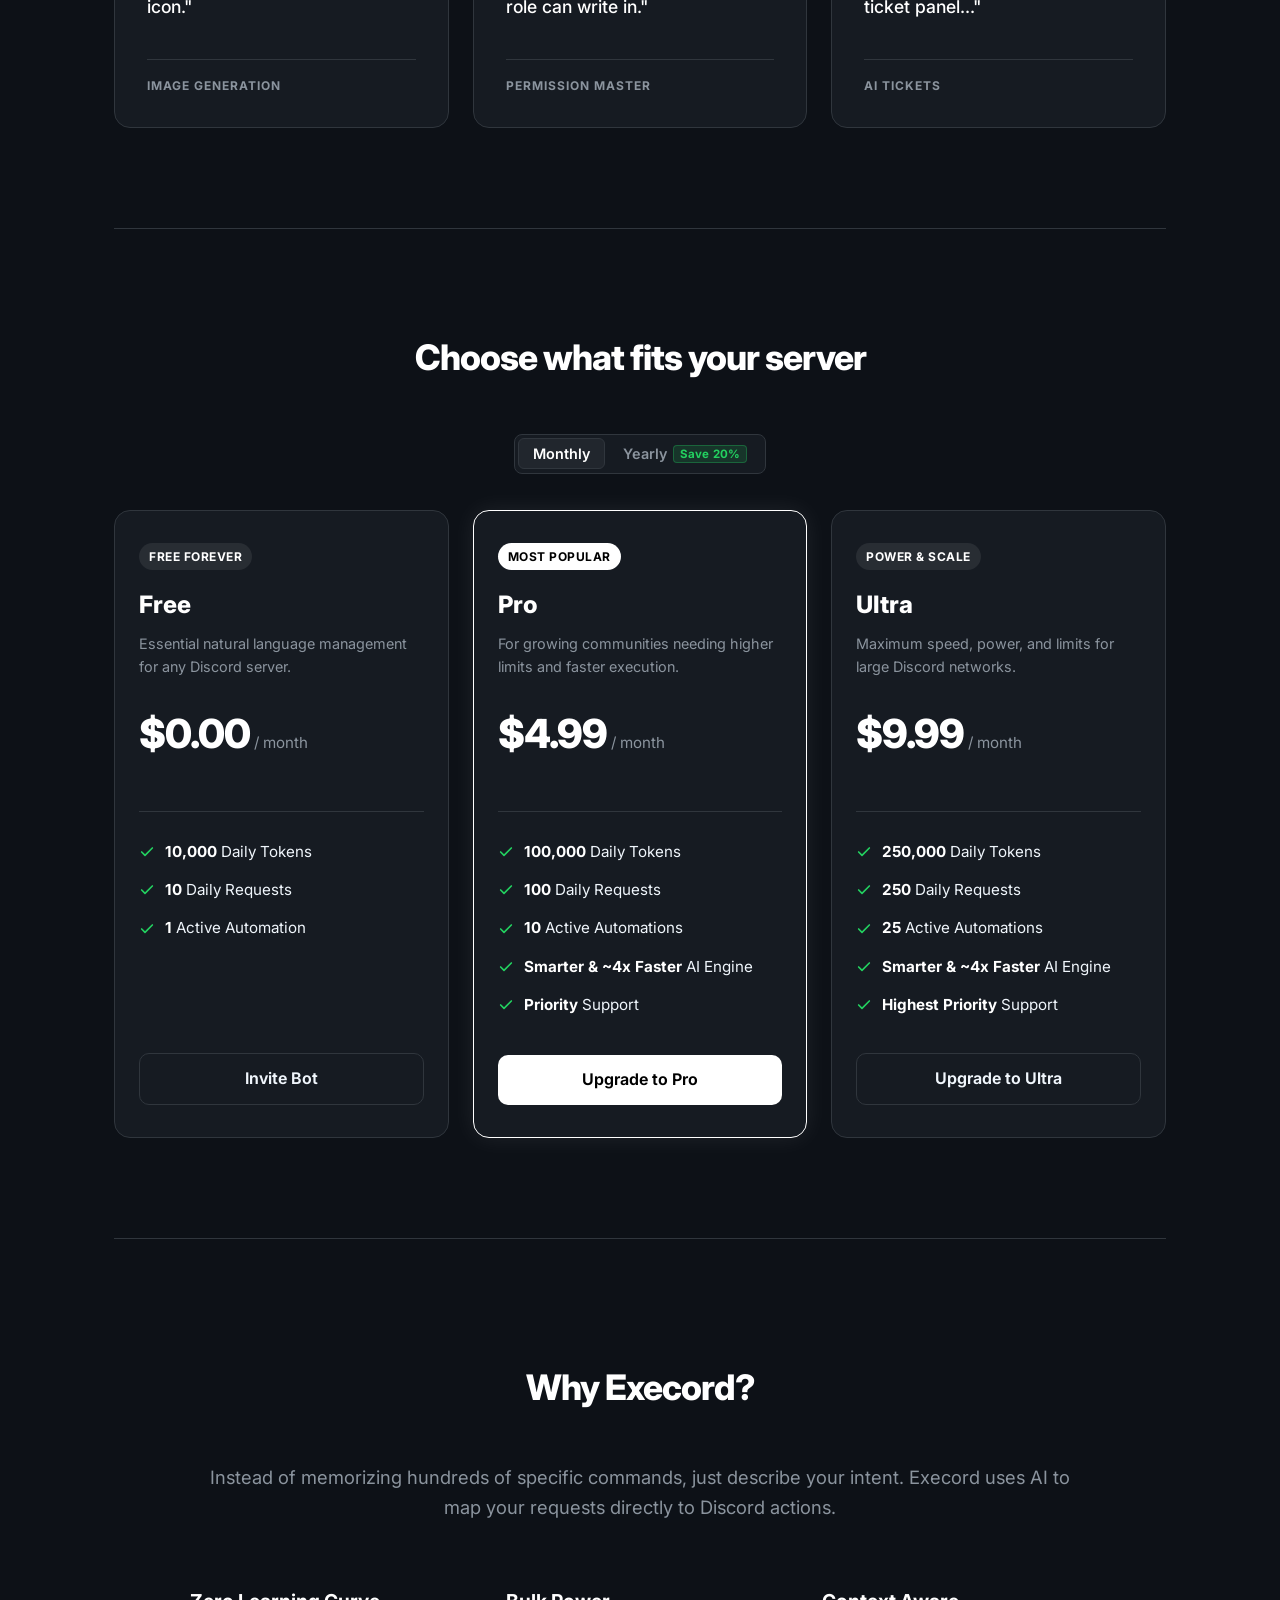
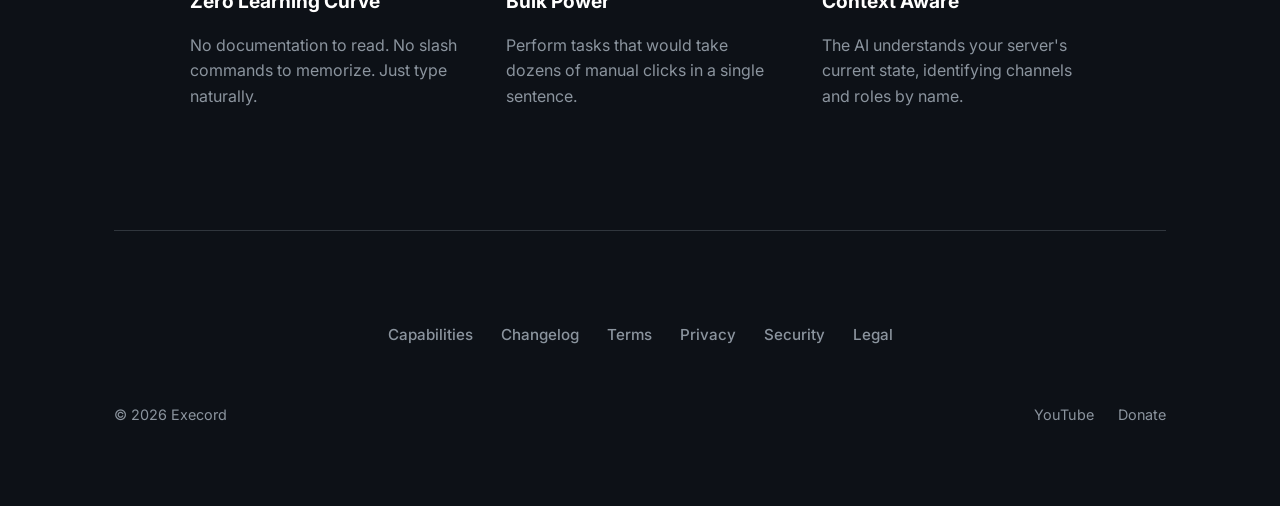
==== commit 3ea631a0: "docs: update website assets and documentation" ====
--- a/index.html
+++ b/index.html
@@ -156,8 +156,8 @@
                             in."</p>
                         <div class="example-tag">Permission Master</div>
                     </article>
-                    <article class="example-card" data-full-prompt="Create a ticket panel in #tickets with category Support, role @Support, and instructions: 'Execord Pro is $4.99/mo and Ultra is $9.99/mo. Help users with questions and ask them to ping staff for refunds.'">
-                        <p class="example-prompt">"Create a ticket panel in #tickets with instructions: 'Help with billing..."</p>
+                    <article class="example-card" data-full-prompt="Create a 'Tickets' category, a #tickets channel, and an AI ticket panel with instructions: 'Answer questions about server rules, verification, and roles. Escalate urgent issues to staff.'">
+                        <p class="example-prompt">"Create a Tickets category, a #tickets channel, and an AI ticket panel..."</p>
                         <div class="example-tag">AI Tickets</div>
                     </article>
                 </div>
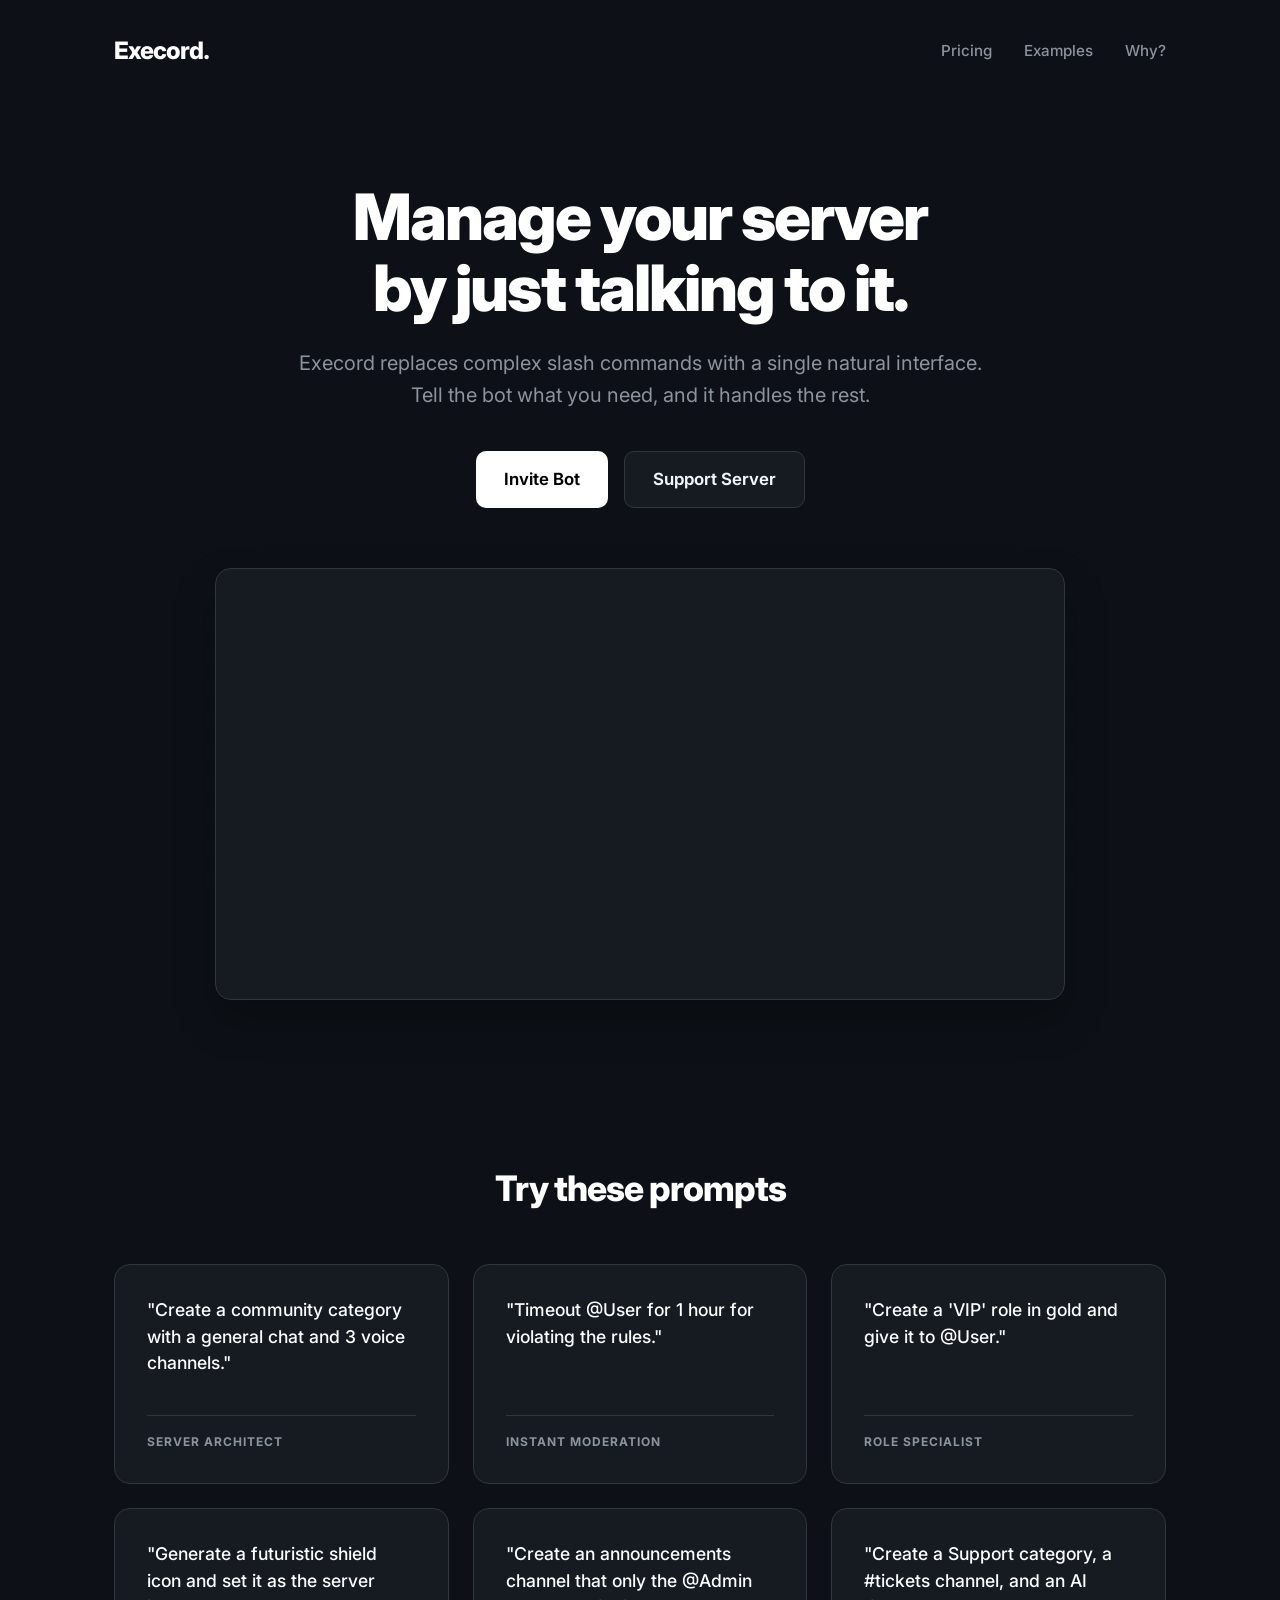
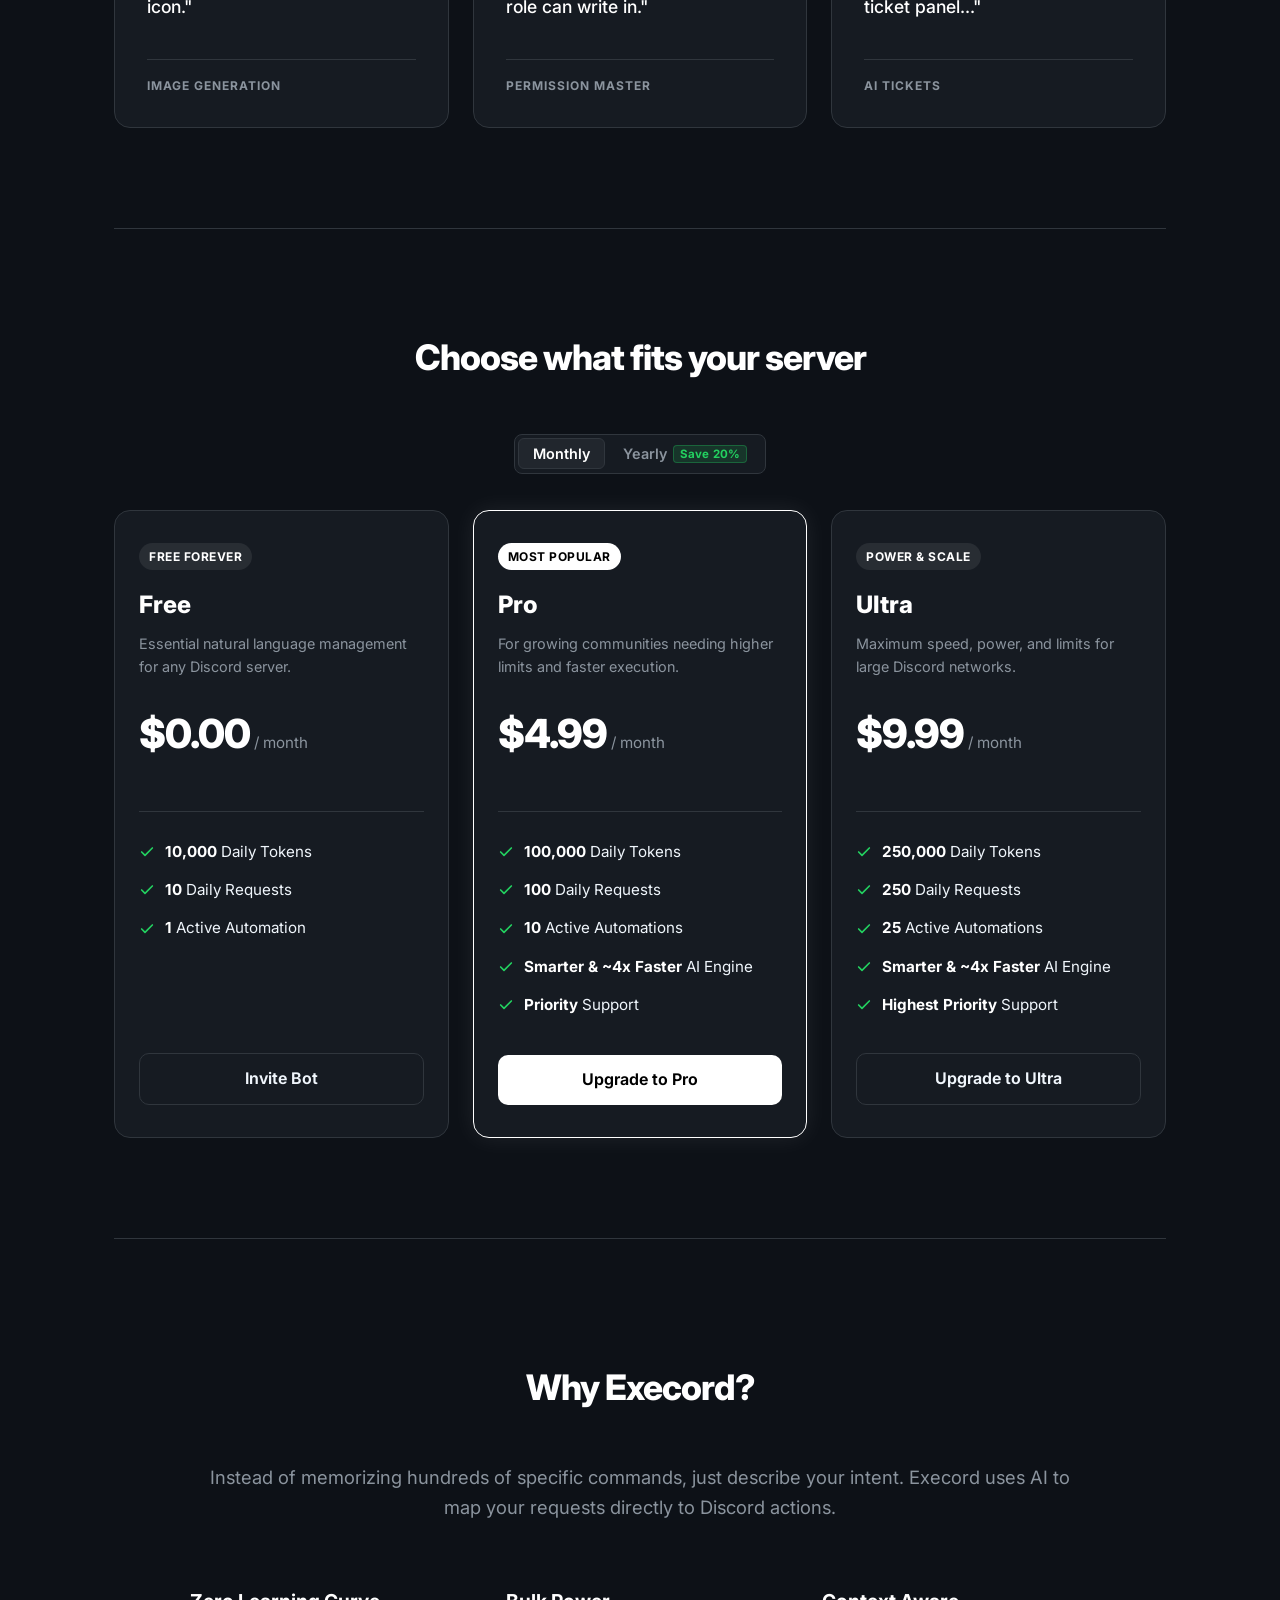
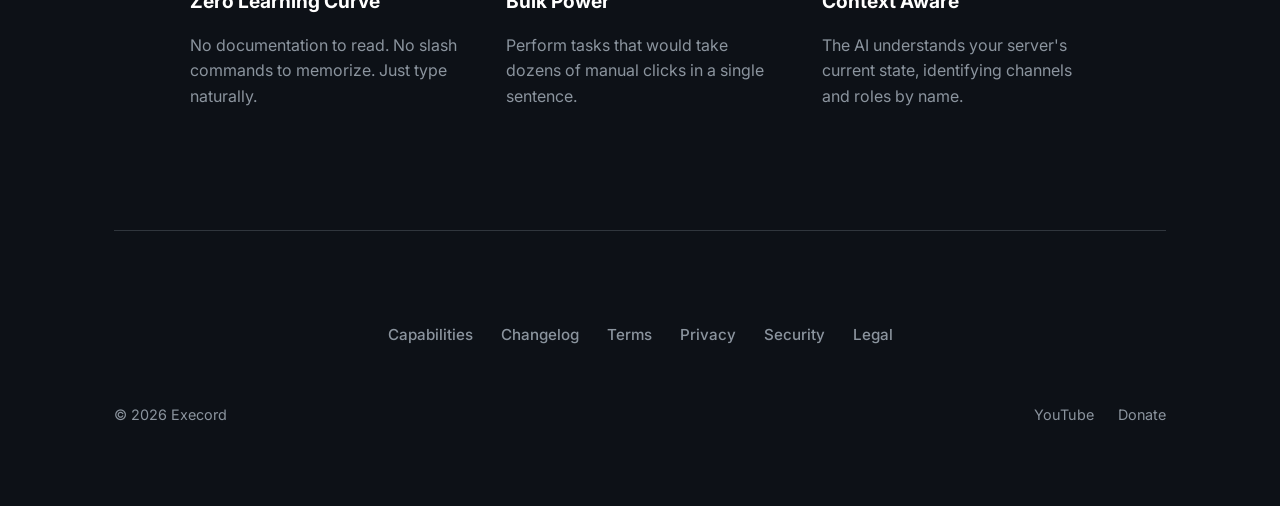
==== commit 43b663a2: "docs: update website assets and documentation" ====
--- a/index.html
+++ b/index.html
@@ -156,8 +156,10 @@
                             in."</p>
                         <div class="example-tag">Permission Master</div>
                     </article>
-                    <article class="example-card" data-full-prompt="Create a 'Tickets' category, a #tickets channel, and an AI ticket panel with instructions: 'Answer questions about server rules, verification, and roles. Escalate urgent issues to staff.'">
-                        <p class="example-prompt">"Create a Tickets category, a #tickets channel, and an AI ticket panel..."</p>
+                    <article class="example-card"
+                        data-full-prompt="Create a 'Support' category, a #tickets channel, and an AI ticket panel with instructions: 'Verification happens in #verify. For partnerships and member reports, tell users to wait for staff.'">
+                        <p class="example-prompt">"Create a Support category, a #tickets channel, and an AI ticket
+                            panel..."</p>
                         <div class="example-tag">AI Tickets</div>
                     </article>
                 </div>
